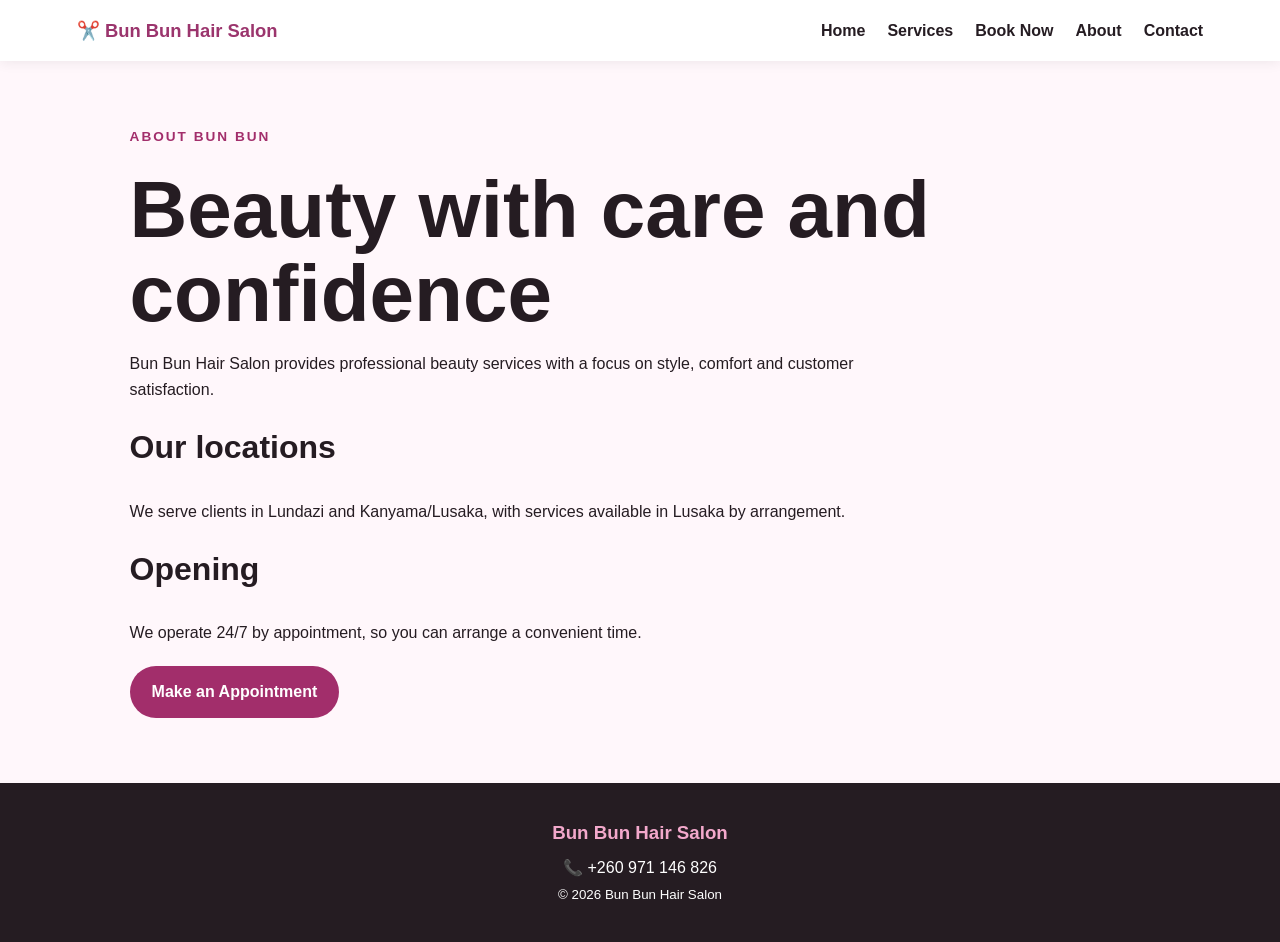
==== about.html @ 251d7f59 "Add files via upload" ====
<!DOCTYPE html>
<html lang="en">
<head>
<meta charset="UTF-8"><meta name="viewport" content="width=device-width, initial-scale=1.0">
<title>About Us | Bun Bun Hair Salon</title><link rel="stylesheet" href="styles.css">
</head>
<body>
<header><div class="logo">✂️ Bun Bun Hair Salon</div><button class="menu" onclick="toggleMenu()">☰</button><nav id="nav"><a href="index.html">Home</a><a href="services.html">Services</a><a href="booking.html">Book Now</a><a href="about.html">About</a><a href="contact.html">Contact</a></nav></header>
<main class="page">
<p class="eyebrow">ABOUT BUN BUN</p><h1>Beauty with care and confidence</h1>
<p>Bun Bun Hair Salon provides professional beauty services with a focus on style, comfort and customer satisfaction.</p>
<h2>Our locations</h2><p>We serve clients in Lundazi and Kanyama/Lusaka, with services available in Lusaka by arrangement.</p>
<h2>Opening</h2><p>We operate 24/7 by appointment, so you can arrange a convenient time.</p>
<a class="btn" href="booking.html">Make an Appointment</a>
</main>
<footer><h3>Bun Bun Hair Salon</h3><p>📞 +260 971 146 826</p><small>© 2026 Bun Bun Hair Salon</small></footer>
<script src="script.js"></script>
</body></html>
---- styles.css ----
*{box-sizing:border-box;margin:0;padding:0}body{font-family:Arial,sans-serif;background:#fff7fb;color:#251c22;line-height:1.6}header{background:#fff;padding:16px 6%;display:flex;align-items:center;justify-content:space-between;box-shadow:0 2px 12px #0001;position:sticky;top:0;z-index:10}.logo{font-weight:800;font-size:1.15rem;color:#9b356d}nav{display:flex;gap:22px}nav a{text-decoration:none;color:#251c22;font-weight:600}.menu{display:none;border:0;background:none;font-size:28px}.hero{min-height:72vh;display:flex;align-items:center;padding:60px 7%;background:linear-gradient(135deg,#f9d9ea,#fff7fb 55%,#efd5e4)}.hero-content{max-width:700px}.eyebrow{color:#a22e6b;font-weight:800;letter-spacing:2px;font-size:.85rem}h1{font-size:clamp(2.5rem,8vw,5rem);line-height:1.05;margin:15px 0}h1 span{color:#a22e6b}h2{font-size:2rem;margin:8px 0 25px}.hero p{font-size:1.1rem;max-width:650px}.buttons{display:flex;gap:12px;flex-wrap:wrap;margin-top:25px}.btn{display:inline-block;background:#a22e6b;color:white;padding:13px 22px;border-radius:30px;text-decoration:none;border:0;font-weight:700;cursor:pointer}.btn.outline{background:transparent;color:#a22e6b;border:2px solid #a22e6b}.section,.page{padding:65px 7%;max-width:1200px;margin:auto}.cards{display:grid;grid-template-columns:repeat(4,1fr);gap:20px;margin:30px 0}.cards article,.contact-box{background:white;padding:25px;border-radius:18px;box-shadow:0 8px 25px #00000010}.icon{font-size:2.5rem;margin-bottom:10px}.cta{text-align:center;padding:60px 7%;background:#f1d0e1}.cta h2{margin-bottom:5px}.cta .btn{margin-top:20px}footer{text-align:center;padding:35px 7%;background:#251c22;color:white}footer h3{color:#f2a8cb;margin-bottom:8px}form{max-width:650px;background:white;padding:25px;border-radius:18px;box-shadow:0 8px 25px #00000010}label{display:block;font-weight:700;margin:15px 0}input,select,textarea{width:100%;padding:13px;margin-top:6px;border:1px solid #ddd;border-radius:10px;font:inherit}.contact-box{margin:18px 0}.page>p{max-width:800px;margin-bottom:20px}@media(max-width:750px){nav{display:none;position:absolute;top:70px;left:0;right:0;background:white;padding:20px;flex-direction:column;box-shadow:0 8px 15px #0001}.menu{display:block}.cards{grid-template-columns:1fr 1fr}.hero{min-height:65vh;padding:50px 7%}}@media(max-width:480px){.cards{grid-template-columns:1fr}.hero h1{font-size:3rem}}
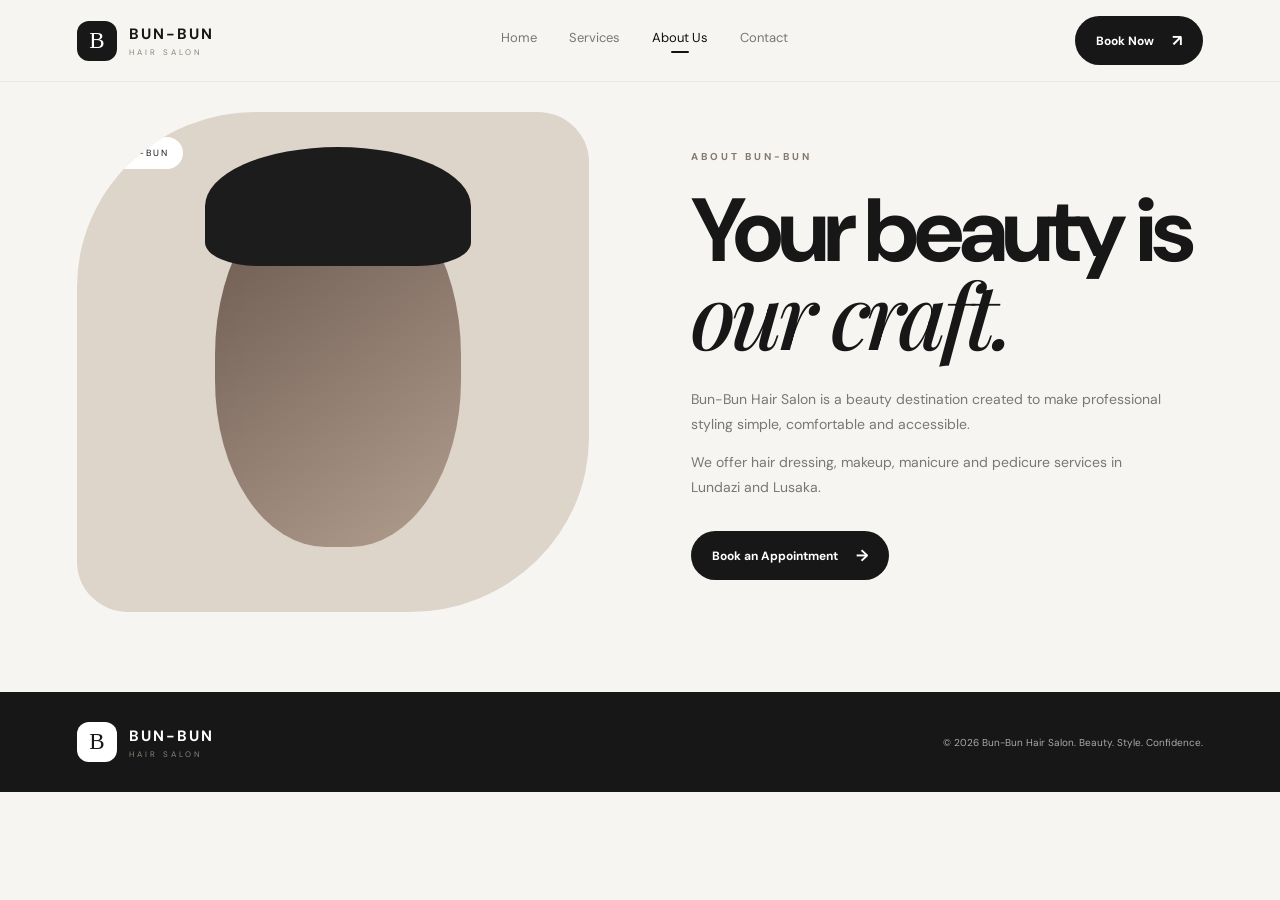
==== commit 80e9a065: "Add files via upload" ====
--- a/about.html
+++ b/about.html
@@ -1,18 +1,38 @@
 <!DOCTYPE html>
 <html lang="en">
 <head>
-<meta charset="UTF-8"><meta name="viewport" content="width=device-width, initial-scale=1.0">
-<title>About Us | Bun Bun Hair Salon</title><link rel="stylesheet" href="styles.css">
+<meta charset="UTF-8">
+<meta name="viewport" content="width=device-width, initial-scale=1.0">
+<meta name="description" content="About Bun-Bun Hair Salon — beauty services in Lundazi and Lusaka.">
+<title>About Us | Bun-Bun Hair Salon</title>
+<link rel="stylesheet" href="styles.css">
 </head>
 <body>
-<header><div class="logo">✂️ Bun Bun Hair Salon</div><button class="menu" onclick="toggleMenu()">☰</button><nav id="nav"><a href="index.html">Home</a><a href="services.html">Services</a><a href="booking.html">Book Now</a><a href="about.html">About</a><a href="contact.html">Contact</a></nav></header>
-<main class="page">
-<p class="eyebrow">ABOUT BUN BUN</p><h1>Beauty with care and confidence</h1>
-<p>Bun Bun Hair Salon provides professional beauty services with a focus on style, comfort and customer satisfaction.</p>
-<h2>Our locations</h2><p>We serve clients in Lundazi and Kanyama/Lusaka, with services available in Lusaka by arrangement.</p>
-<h2>Opening</h2><p>We operate 24/7 by appointment, so you can arrange a convenient time.</p>
-<a class="btn" href="booking.html">Make an Appointment</a>
+<header class="site-header">
+  <a class="brand" href="index.html"><span class="brand-mark">B</span><span><strong>BUN-BUN</strong><small>HAIR SALON</small></span></a>
+  <nav class="nav" id="nav">
+    <a href="index.html">Home</a><a href="services.html">Services</a>
+    <a class="active" href="about.html">About Us</a><a href="contact.html">Contact</a>
+  </nav>
+  <a class="nav-cta" href="booking.html">Book Now <span>↗</span></a>
+  <button class="menu-btn" id="menuBtn" aria-label="Open menu">☰</button>
+</header>
+<main>
+<section class="about" style="margin-top:30px">
+  <div class="about-image"><div class="mini-label">BUN-BUN</div><div class="abstract-face"></div></div>
+  <div class="about-copy">
+    <span class="section-label">ABOUT BUN-BUN</span>
+    <h1>Your beauty is<br><em>our craft.</em></h1>
+    <p>Bun-Bun Hair Salon is a beauty destination created to make professional styling simple, comfortable and accessible.</p>
+    <p>We offer hair dressing, makeup, manicure and pedicure services in Lundazi and Lusaka.</p>
+    <a class="primary-btn dark" href="booking.html">Book an Appointment <span>→</span></a>
+  </div>
+</section>
 </main>
-<footer><h3>Bun Bun Hair Salon</h3><p>📞 +260 971 146 826</p><small>© 2026 Bun Bun Hair Salon</small></footer>
+<footer>
+  <div class="brand footer-brand"><span class="brand-mark">B</span><span><strong>BUN-BUN</strong><small>HAIR SALON</small></span></div>
+  <p>© 2026 Bun-Bun Hair Salon. Beauty. Style. Confidence.</p>
+</footer>
 <script src="script.js"></script>
-</body></html>+</body>
+</html>
--- a/styles.css
+++ b/styles.css
@@ -1 +1,83 @@
-*{box-sizing:border-box;margin:0;padding:0}body{font-family:Arial,sans-serif;background:#fff7fb;color:#251c22;line-height:1.6}header{background:#fff;padding:16px 6%;display:flex;align-items:center;justify-content:space-between;box-shadow:0 2px 12px #0001;position:sticky;top:0;z-index:10}.logo{font-weight:800;font-size:1.15rem;color:#9b356d}nav{display:flex;gap:22px}nav a{text-decoration:none;color:#251c22;font-weight:600}.menu{display:none;border:0;background:none;font-size:28px}.hero{min-height:72vh;display:flex;align-items:center;padding:60px 7%;background:linear-gradient(135deg,#f9d9ea,#fff7fb 55%,#efd5e4)}.hero-content{max-width:700px}.eyebrow{color:#a22e6b;font-weight:800;letter-spacing:2px;font-size:.85rem}h1{font-size:clamp(2.5rem,8vw,5rem);line-height:1.05;margin:15px 0}h1 span{color:#a22e6b}h2{font-size:2rem;margin:8px 0 25px}.hero p{font-size:1.1rem;max-width:650px}.buttons{display:flex;gap:12px;flex-wrap:wrap;margin-top:25px}.btn{display:inline-block;background:#a22e6b;color:white;padding:13px 22px;border-radius:30px;text-decoration:none;border:0;font-weight:700;cursor:pointer}.btn.outline{background:transparent;color:#a22e6b;border:2px solid #a22e6b}.section,.page{padding:65px 7%;max-width:1200px;margin:auto}.cards{display:grid;grid-template-columns:repeat(4,1fr);gap:20px;margin:30px 0}.cards article,.contact-box{background:white;padding:25px;border-radius:18px;box-shadow:0 8px 25px #00000010}.icon{font-size:2.5rem;margin-bottom:10px}.cta{text-align:center;padding:60px 7%;background:#f1d0e1}.cta h2{margin-bottom:5px}.cta .btn{margin-top:20px}footer{text-align:center;padding:35px 7%;background:#251c22;color:white}footer h3{color:#f2a8cb;margin-bottom:8px}form{max-width:650px;background:white;padding:25px;border-radius:18px;box-shadow:0 8px 25px #00000010}label{display:block;font-weight:700;margin:15px 0}input,select,textarea{width:100%;padding:13px;margin-top:6px;border:1px solid #ddd;border-radius:10px;font:inherit}.contact-box{margin:18px 0}.page>p{max-width:800px;margin-bottom:20px}@media(max-width:750px){nav{display:none;position:absolute;top:70px;left:0;right:0;background:white;padding:20px;flex-direction:column;box-shadow:0 8px 15px #0001}.menu{display:block}.cards{grid-template-columns:1fr 1fr}.hero{min-height:65vh;padding:50px 7%}}@media(max-width:480px){.cards{grid-template-columns:1fr}.hero h1{font-size:3rem}}
+@import url('https://fonts.googleapis.com/css2?family=DM+Sans:wght@400;500;600;700&family=Playfair+Display:ital,wght@0,500;0,600;1,500;1,600&display=swap');
+
+:root{
+  --ink:#171717; --muted:#777; --paper:#f7f5f1; --white:#fff;
+  --accent:#c9a77d; --soft:#e9dfd2; --line:#ddd8d0;
+}
+*{box-sizing:border-box;margin:0;padding:0}
+html{scroll-behavior:smooth}
+body{font-family:'DM Sans',sans-serif;background:var(--paper);color:var(--ink);overflow-x:hidden}
+a{text-decoration:none;color:inherit}
+.site-header{height:82px;background:rgba(247,245,241,.92);backdrop-filter:blur(12px);display:flex;align-items:center;justify-content:space-between;padding:0 6vw;position:sticky;top:0;z-index:20;border-bottom:1px solid rgba(0,0,0,.05)}
+.brand{display:flex;align-items:center;gap:12px}
+.brand-mark{width:40px;height:40px;border-radius:12px;background:#181818;color:#fff;display:grid;place-items:center;font-family:Georgia,serif;font-size:23px}
+.brand strong{display:block;font-size:15px;letter-spacing:2px}
+.brand small{display:block;color:#8b837a;font-size:8px;letter-spacing:3px;margin-top:3px}
+.nav{display:flex;gap:32px;color:#777;font-size:13px}
+.nav a{transition:.25s}
+.nav a:hover,.nav a.active{color:#111}
+.nav a.active:after{content:'';display:block;width:18px;height:2px;background:#111;margin:5px auto 0;border-radius:2px}
+.nav-cta,.primary-btn{background:#171717;color:#fff;border-radius:30px;padding:14px 21px;font-size:12px;font-weight:700;display:inline-flex;align-items:center;gap:18px;transition:.25s}
+.nav-cta:hover,.primary-btn:hover{transform:translateY(-2px);box-shadow:0 10px 25px #0001}
+.nav-cta span,.primary-btn span{font-size:16px}
+.menu-btn{display:none;border:0;background:none;font-size:24px}
+
+.hero{min-height:calc(100vh - 82px);display:grid;grid-template-columns:1fr 1fr;align-items:center;gap:4vw;padding:6vw;position:relative;max-width:1500px;margin:auto}
+.hero-copy{position:relative;z-index:3;padding-bottom:20px}
+.eyebrow,.section-label{font-size:10px;letter-spacing:3px;font-weight:700;color:#82796f}
+.eyebrow span{display:inline-block;width:25px;height:1px;background:#82796f;vertical-align:middle;margin-right:9px}
+h1{font-size:clamp(55px,7vw,105px);line-height:.92;letter-spacing:-5px;margin:25px 0}
+h1 em,h2 em{font-family:'Playfair Display',serif;font-weight:500}
+.hero-copy>p{max-width:500px;color:#6f6b66;font-size:15px;line-height:1.8}
+.hero-actions{display:flex;align-items:center;gap:28px;margin-top:34px}
+.text-btn{font-size:12px;font-weight:700}.text-btn span{margin-left:10px}
+.stats{display:flex;gap:45px;margin-top:65px;border-top:1px solid var(--line);padding-top:22px}
+.stats strong{display:block;font-size:22px}.stats small{display:block;color:#8a857e;font-size:10px;margin-top:4px}
+
+.hero-visual{height:620px;position:relative;max-width:580px;margin:auto;width:100%}
+.shape{position:absolute;border-radius:48% 52% 45% 55%;filter:blur(.2px)}
+.shape-one{width:78%;height:88%;right:5%;top:3%;background:#ddd0c0;transform:rotate(9deg)}
+.shape-two{width:70%;height:72%;right:15%;bottom:5%;background:#bfa27f;opacity:.32;transform:rotate(-8deg)}
+.portrait{position:absolute;inset:5% 10% 4% 15%;overflow:hidden;border-radius:48% 48% 28% 28%;background:linear-gradient(145deg,#f1e9df,#d6c2aa);filter:grayscale(100%);box-shadow:0 30px 60px #0002}
+.portrait-head{position:absolute;width:39%;height:38%;background:#9c7a63;border-radius:48% 48% 45% 45%;top:18%;left:31%;z-index:3}
+.portrait-hair{position:absolute;width:48%;height:45%;background:#222;border-radius:48% 52% 25% 30%;top:11%;left:25%;z-index:4}
+.portrait-body{position:absolute;width:80%;height:62%;background:#b7a18d;border-radius:50% 50% 0 0;bottom:-13%;left:10%}
+.portrait-shirt{position:absolute;width:58%;height:48%;background:#f5f1ec;bottom:-5%;left:22%;border-radius:45% 45% 0 0;z-index:5}
+.floating-card{position:absolute;background:#fff;padding:16px 18px;border-radius:15px;box-shadow:0 18px 40px #0001;z-index:8}
+.services-card{left:0;top:22%;display:flex;gap:12px;align-items:center}
+.card-icon{width:35px;height:35px;border-radius:50%;background:#171717;color:#fff;display:grid;place-items:center}
+.floating-card strong{display:block;font-size:11px}.floating-card small{display:block;color:#888;font-size:9px;margin-top:4px}
+.review-card{right:0;bottom:12%;max-width:190px}.stars{font-size:9px;letter-spacing:2px;margin-bottom:8px}
+.vertical-note{position:absolute;right:-24px;top:43%;writing-mode:vertical-rl;letter-spacing:4px;font-size:9px;color:#8b837a}
+
+.service-strip{padding:80px 6vw;display:grid;grid-template-columns:1.2fr repeat(4,1fr);gap:14px;border-top:1px solid var(--line);max-width:1500px;margin:auto}
+.section-intro span{font-size:9px;letter-spacing:3px;color:#888}.section-intro h2{font-size:28px;line-height:1.05;margin-top:10px}
+.service-card{background:#fff;border:1px solid #ebe7e1;border-radius:18px;padding:24px;min-height:190px;display:flex;flex-direction:column;justify-content:space-between;transition:.25s}
+.service-card:hover{transform:translateY(-5px);box-shadow:0 20px 40px #0000000d}.service-card>span{font-size:10px;color:#a79e94}.service-card h3{font-size:16px;margin-bottom:6px}.service-card p{font-size:10px;color:#8b857e;line-height:1.5}.service-card b{font-size:20px;align-self:flex-end}
+
+.about{max-width:1280px;margin:80px auto;padding:0 6vw;display:grid;grid-template-columns:1fr 1fr;gap:8vw;align-items:center}
+.about-image{height:500px;background:#ded5ca;border-radius:35% 10% 35% 10%;position:relative;overflow:hidden}
+.mini-label{position:absolute;top:25px;left:25px;background:#fff;padding:10px 14px;border-radius:20px;font-size:9px;letter-spacing:2px;z-index:3}
+.abstract-face{position:absolute;width:48%;height:74%;left:27%;top:13%;background:linear-gradient(145deg,#6f5547,#b99d86);border-radius:48% 48% 45% 45%;filter:grayscale(30%)}
+.abstract-face:before{content:'';position:absolute;width:108%;height:32%;left:-4%;top:-8%;background:#1c1c1c;border-radius:50% 50% 20% 20%}
+.about-copy h2,.contact h2{font-size:clamp(40px,5vw,68px);line-height:.98;letter-spacing:-2px;margin:18px 0 24px}
+.about-copy p{color:#777;line-height:1.8;font-size:14px;margin-bottom:13px;max-width:480px}
+.primary-btn.dark{margin-top:18px}
+
+.contact{background:#e6ddd2;padding:90px 8vw;display:grid;grid-template-columns:1fr 1fr;align-items:center;gap:8vw}
+.contact-panel{background:#fff;padding:35px;border-radius:25px;box-shadow:0 20px 50px #0000000d}
+.contact-panel p{font-size:13px;line-height:1.7;margin-bottom:22px}.contact-panel strong{font-size:10px;letter-spacing:2px;text-transform:uppercase;color:#8a8177}
+footer{padding:30px 6vw;display:flex;justify-content:space-between;align-items:center;font-size:10px;color:#888;background:#171717}
+.footer-brand{color:#fff}.footer-brand .brand-mark{background:#fff;color:#171717}footer p{color:#aaa}
+
+@media(max-width:1000px){
+ .nav{gap:18px}.hero{grid-template-columns:1fr;padding-top:45px}.hero-visual{height:520px;order:-1;max-width:540px}
+ .hero-copy{text-align:center}.hero-copy>p{margin:auto}.hero-actions,.stats{justify-content:center}.service-strip{grid-template-columns:1fr 1fr}.section-intro{grid-column:1/-1}
+}
+@media(max-width:700px){
+ .site-header{padding:0 20px;height:70px}.nav,.nav-cta{display:none}.menu-btn{display:block}
+ .nav.open{display:flex;position:absolute;top:70px;left:0;right:0;background:#f7f5f1;padding:20px;flex-direction:column;gap:18px;border-bottom:1px solid #ddd;z-index:30}
+ .hero{min-height:auto;padding:45px 20px 70px}.hero-visual{height:420px}.portrait{inset:4% 9% 2% 13%}.floating-card{padding:12px}.review-card{right:-4px}.services-card{left:-4px}
+ h1{font-size:55px;letter-spacing:-3px}.hero-actions{flex-direction:column;gap:18px}.stats{gap:20px;flex-wrap:wrap;margin-top:45px}
+ .service-strip{padding:55px 20px;grid-template-columns:1fr}.about{grid-template-columns:1fr;padding:0 20px;margin:60px auto}.about-image{height:390px}.contact{grid-template-columns:1fr;padding:65px 20px}footer{padding:25px 20px;flex-direction:column;gap:15px;text-align:center}
+}
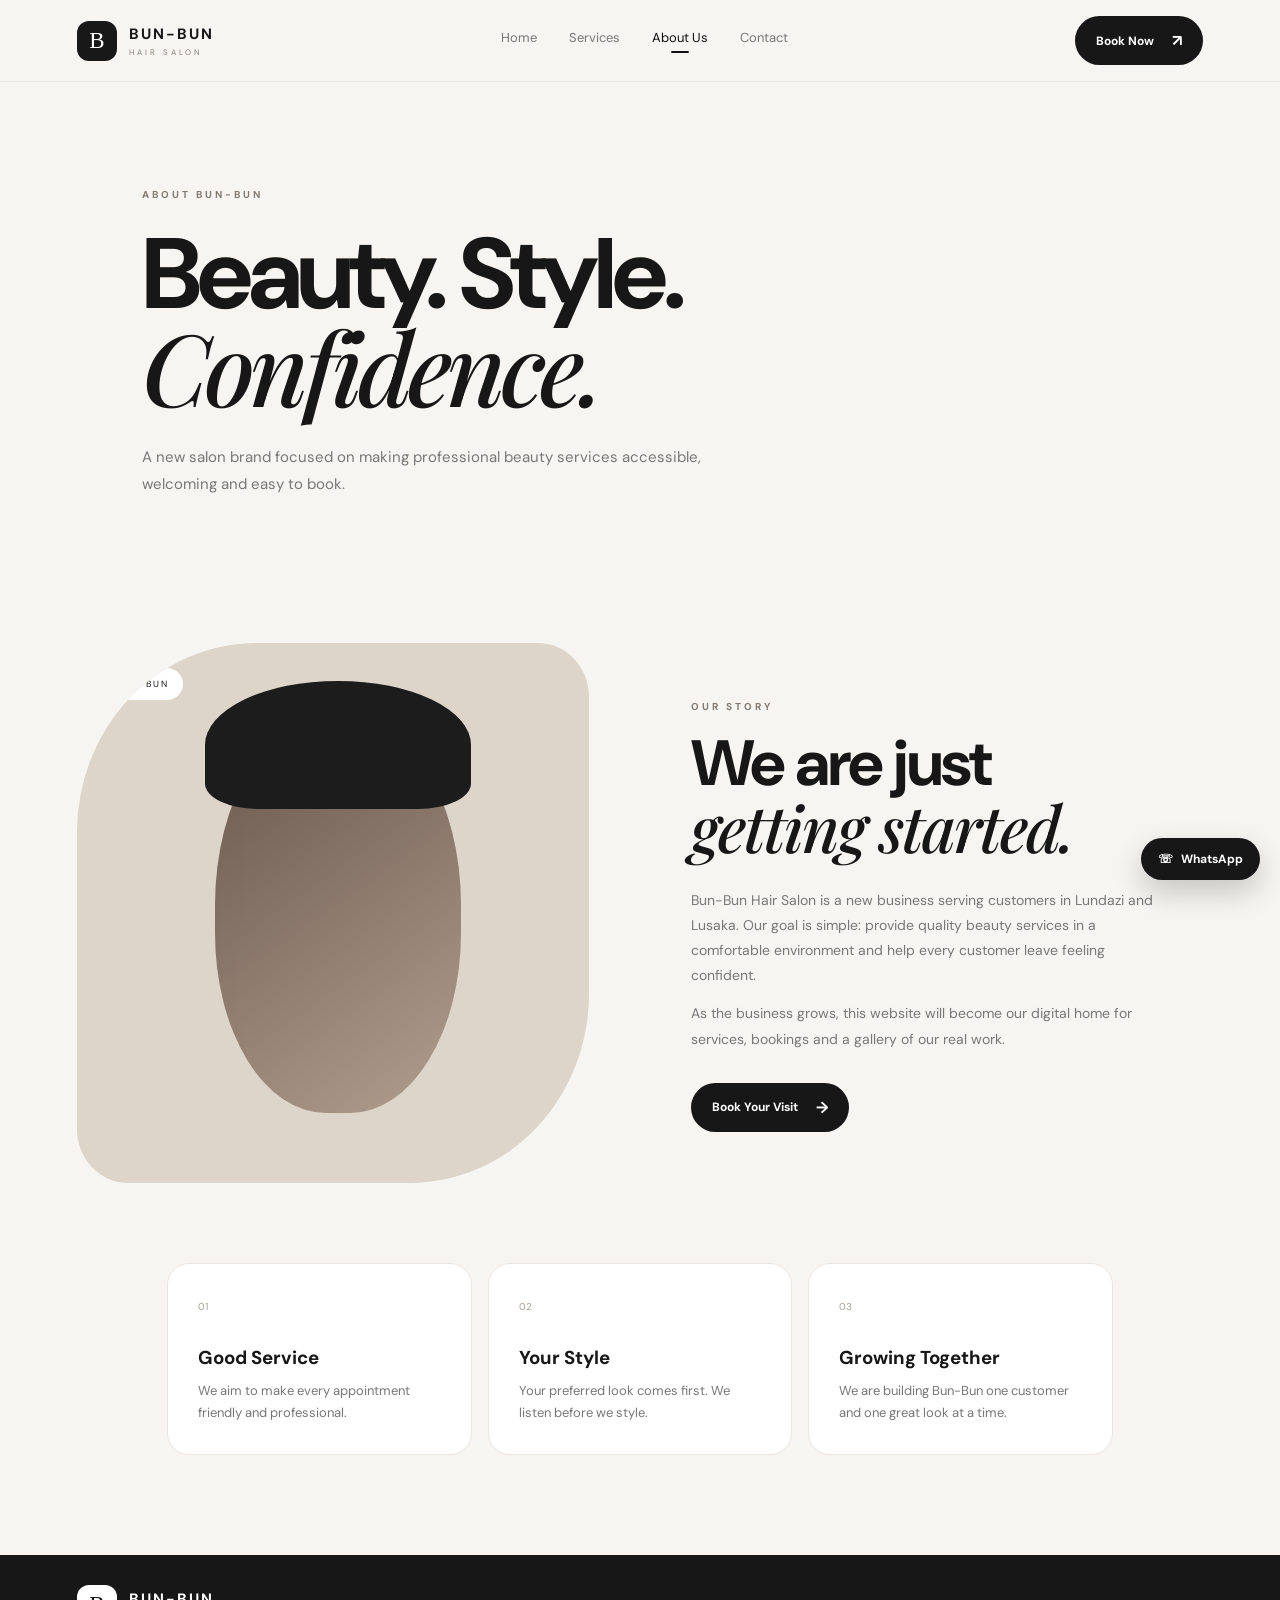
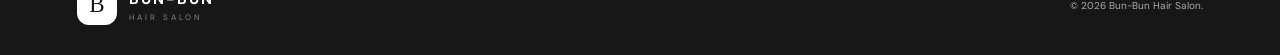
==== commit cda1cba5: "Add files via upload" ====
--- a/about.html
+++ b/about.html
@@ -1,38 +1,3 @@
-<!DOCTYPE html>
-<html lang="en">
-<head>
-<meta charset="UTF-8">
-<meta name="viewport" content="width=device-width, initial-scale=1.0">
-<meta name="description" content="About Bun-Bun Hair Salon — beauty services in Lundazi and Lusaka.">
-<title>About Us | Bun-Bun Hair Salon</title>
-<link rel="stylesheet" href="styles.css">
-</head>
-<body>
-<header class="site-header">
-  <a class="brand" href="index.html"><span class="brand-mark">B</span><span><strong>BUN-BUN</strong><small>HAIR SALON</small></span></a>
-  <nav class="nav" id="nav">
-    <a href="index.html">Home</a><a href="services.html">Services</a>
-    <a class="active" href="about.html">About Us</a><a href="contact.html">Contact</a>
-  </nav>
-  <a class="nav-cta" href="booking.html">Book Now <span>↗</span></a>
-  <button class="menu-btn" id="menuBtn" aria-label="Open menu">☰</button>
-</header>
-<main>
-<section class="about" style="margin-top:30px">
-  <div class="about-image"><div class="mini-label">BUN-BUN</div><div class="abstract-face"></div></div>
-  <div class="about-copy">
-    <span class="section-label">ABOUT BUN-BUN</span>
-    <h1>Your beauty is<br><em>our craft.</em></h1>
-    <p>Bun-Bun Hair Salon is a beauty destination created to make professional styling simple, comfortable and accessible.</p>
-    <p>We offer hair dressing, makeup, manicure and pedicure services in Lundazi and Lusaka.</p>
-    <a class="primary-btn dark" href="booking.html">Book an Appointment <span>→</span></a>
-  </div>
-</section>
-</main>
-<footer>
-  <div class="brand footer-brand"><span class="brand-mark">B</span><span><strong>BUN-BUN</strong><small>HAIR SALON</small></span></div>
-  <p>© 2026 Bun-Bun Hair Salon. Beauty. Style. Confidence.</p>
-</footer>
-<script src="script.js"></script>
-</body>
-</html>
+<!DOCTYPE html><html lang="en"><head><meta charset="UTF-8"><meta name="viewport" content="width=device-width, initial-scale=1.0"><title>About Us | Bun-Bun Hair Salon</title><link rel="stylesheet" href="styles.css"></head><body>
+<header class="site-header"><a class="brand" href="index.html"><span class="brand-mark">B</span><span><strong>BUN-BUN</strong><small>HAIR SALON</small></span></a><nav class="nav" id="nav"><a href="index.html">Home</a><a href="services.html">Services</a><a class="active" href="about.html">About Us</a><a href="contact.html">Contact</a></nav><a class="nav-cta" href="booking.html">Book Now <span>↗</span></a><button class="menu-btn" id="menuBtn">☰</button></header>
+<main><section class="page-hero compact"><span class="section-label">ABOUT BUN-BUN</span><h1>Beauty. Style.<br><em>Confidence.</em></h1><p>A new salon brand focused on making professional beauty services accessible, welcoming and easy to book.</p></section><section class="about-story"><div class="about-image large"><div class="mini-label">BUN-BUN</div><div class="abstract-face"></div></div><div><span class="section-label">OUR STORY</span><h2>We are just<br><em>getting started.</em></h2><p>Bun-Bun Hair Salon is a new business serving customers in Lundazi and Lusaka. Our goal is simple: provide quality beauty services in a comfortable environment and help every customer leave feeling confident.</p><p>As the business grows, this website will become our digital home for services, bookings and a gallery of our real work.</p><a class="primary-btn dark" href="booking.html">Book Your Visit <span>→</span></a></div></section><section class="values"><div><span>01</span><h3>Good Service</h3><p>We aim to make every appointment friendly and professional.</p></div><div><span>02</span><h3>Your Style</h3><p>Your preferred look comes first. We listen before we style.</p></div><div><span>03</span><h3>Growing Together</h3><p>We are building Bun-Bun one customer and one great look at a time.</p></div></section></main><a class="floating-whatsapp" href="https://wa.me/260971146826?text=Hello%20Bun-Bun%20Hair%20Salon%2C%20I%20would%20like%20to%20make%20an%20appointment." aria-label="Chat with Bun-Bun on WhatsApp">☏ <span>WhatsApp</span></a><footer><div class="brand footer-brand"><span class="brand-mark">B</span><span><strong>BUN-BUN</strong><small>HAIR SALON</small></span></div><p>© 2026 Bun-Bun Hair Salon.</p></footer><script src="script.js"></script></body></html>
--- a/styles.css
+++ b/styles.css
@@ -1,83 +1,7 @@
 @import url('https://fonts.googleapis.com/css2?family=DM+Sans:wght@400;500;600;700&family=Playfair+Display:ital,wght@0,500;0,600;1,500;1,600&display=swap');
-
-:root{
-  --ink:#171717; --muted:#777; --paper:#f7f5f1; --white:#fff;
-  --accent:#c9a77d; --soft:#e9dfd2; --line:#ddd8d0;
-}
-*{box-sizing:border-box;margin:0;padding:0}
-html{scroll-behavior:smooth}
-body{font-family:'DM Sans',sans-serif;background:var(--paper);color:var(--ink);overflow-x:hidden}
-a{text-decoration:none;color:inherit}
-.site-header{height:82px;background:rgba(247,245,241,.92);backdrop-filter:blur(12px);display:flex;align-items:center;justify-content:space-between;padding:0 6vw;position:sticky;top:0;z-index:20;border-bottom:1px solid rgba(0,0,0,.05)}
-.brand{display:flex;align-items:center;gap:12px}
-.brand-mark{width:40px;height:40px;border-radius:12px;background:#181818;color:#fff;display:grid;place-items:center;font-family:Georgia,serif;font-size:23px}
-.brand strong{display:block;font-size:15px;letter-spacing:2px}
-.brand small{display:block;color:#8b837a;font-size:8px;letter-spacing:3px;margin-top:3px}
-.nav{display:flex;gap:32px;color:#777;font-size:13px}
-.nav a{transition:.25s}
-.nav a:hover,.nav a.active{color:#111}
-.nav a.active:after{content:'';display:block;width:18px;height:2px;background:#111;margin:5px auto 0;border-radius:2px}
-.nav-cta,.primary-btn{background:#171717;color:#fff;border-radius:30px;padding:14px 21px;font-size:12px;font-weight:700;display:inline-flex;align-items:center;gap:18px;transition:.25s}
-.nav-cta:hover,.primary-btn:hover{transform:translateY(-2px);box-shadow:0 10px 25px #0001}
-.nav-cta span,.primary-btn span{font-size:16px}
-.menu-btn{display:none;border:0;background:none;font-size:24px}
-
-.hero{min-height:calc(100vh - 82px);display:grid;grid-template-columns:1fr 1fr;align-items:center;gap:4vw;padding:6vw;position:relative;max-width:1500px;margin:auto}
-.hero-copy{position:relative;z-index:3;padding-bottom:20px}
-.eyebrow,.section-label{font-size:10px;letter-spacing:3px;font-weight:700;color:#82796f}
-.eyebrow span{display:inline-block;width:25px;height:1px;background:#82796f;vertical-align:middle;margin-right:9px}
-h1{font-size:clamp(55px,7vw,105px);line-height:.92;letter-spacing:-5px;margin:25px 0}
-h1 em,h2 em{font-family:'Playfair Display',serif;font-weight:500}
-.hero-copy>p{max-width:500px;color:#6f6b66;font-size:15px;line-height:1.8}
-.hero-actions{display:flex;align-items:center;gap:28px;margin-top:34px}
-.text-btn{font-size:12px;font-weight:700}.text-btn span{margin-left:10px}
-.stats{display:flex;gap:45px;margin-top:65px;border-top:1px solid var(--line);padding-top:22px}
-.stats strong{display:block;font-size:22px}.stats small{display:block;color:#8a857e;font-size:10px;margin-top:4px}
-
-.hero-visual{height:620px;position:relative;max-width:580px;margin:auto;width:100%}
-.shape{position:absolute;border-radius:48% 52% 45% 55%;filter:blur(.2px)}
-.shape-one{width:78%;height:88%;right:5%;top:3%;background:#ddd0c0;transform:rotate(9deg)}
-.shape-two{width:70%;height:72%;right:15%;bottom:5%;background:#bfa27f;opacity:.32;transform:rotate(-8deg)}
-.portrait{position:absolute;inset:5% 10% 4% 15%;overflow:hidden;border-radius:48% 48% 28% 28%;background:linear-gradient(145deg,#f1e9df,#d6c2aa);filter:grayscale(100%);box-shadow:0 30px 60px #0002}
-.portrait-head{position:absolute;width:39%;height:38%;background:#9c7a63;border-radius:48% 48% 45% 45%;top:18%;left:31%;z-index:3}
-.portrait-hair{position:absolute;width:48%;height:45%;background:#222;border-radius:48% 52% 25% 30%;top:11%;left:25%;z-index:4}
-.portrait-body{position:absolute;width:80%;height:62%;background:#b7a18d;border-radius:50% 50% 0 0;bottom:-13%;left:10%}
-.portrait-shirt{position:absolute;width:58%;height:48%;background:#f5f1ec;bottom:-5%;left:22%;border-radius:45% 45% 0 0;z-index:5}
-.floating-card{position:absolute;background:#fff;padding:16px 18px;border-radius:15px;box-shadow:0 18px 40px #0001;z-index:8}
-.services-card{left:0;top:22%;display:flex;gap:12px;align-items:center}
-.card-icon{width:35px;height:35px;border-radius:50%;background:#171717;color:#fff;display:grid;place-items:center}
-.floating-card strong{display:block;font-size:11px}.floating-card small{display:block;color:#888;font-size:9px;margin-top:4px}
-.review-card{right:0;bottom:12%;max-width:190px}.stars{font-size:9px;letter-spacing:2px;margin-bottom:8px}
-.vertical-note{position:absolute;right:-24px;top:43%;writing-mode:vertical-rl;letter-spacing:4px;font-size:9px;color:#8b837a}
-
-.service-strip{padding:80px 6vw;display:grid;grid-template-columns:1.2fr repeat(4,1fr);gap:14px;border-top:1px solid var(--line);max-width:1500px;margin:auto}
-.section-intro span{font-size:9px;letter-spacing:3px;color:#888}.section-intro h2{font-size:28px;line-height:1.05;margin-top:10px}
-.service-card{background:#fff;border:1px solid #ebe7e1;border-radius:18px;padding:24px;min-height:190px;display:flex;flex-direction:column;justify-content:space-between;transition:.25s}
-.service-card:hover{transform:translateY(-5px);box-shadow:0 20px 40px #0000000d}.service-card>span{font-size:10px;color:#a79e94}.service-card h3{font-size:16px;margin-bottom:6px}.service-card p{font-size:10px;color:#8b857e;line-height:1.5}.service-card b{font-size:20px;align-self:flex-end}
-
-.about{max-width:1280px;margin:80px auto;padding:0 6vw;display:grid;grid-template-columns:1fr 1fr;gap:8vw;align-items:center}
-.about-image{height:500px;background:#ded5ca;border-radius:35% 10% 35% 10%;position:relative;overflow:hidden}
-.mini-label{position:absolute;top:25px;left:25px;background:#fff;padding:10px 14px;border-radius:20px;font-size:9px;letter-spacing:2px;z-index:3}
-.abstract-face{position:absolute;width:48%;height:74%;left:27%;top:13%;background:linear-gradient(145deg,#6f5547,#b99d86);border-radius:48% 48% 45% 45%;filter:grayscale(30%)}
-.abstract-face:before{content:'';position:absolute;width:108%;height:32%;left:-4%;top:-8%;background:#1c1c1c;border-radius:50% 50% 20% 20%}
-.about-copy h2,.contact h2{font-size:clamp(40px,5vw,68px);line-height:.98;letter-spacing:-2px;margin:18px 0 24px}
-.about-copy p{color:#777;line-height:1.8;font-size:14px;margin-bottom:13px;max-width:480px}
-.primary-btn.dark{margin-top:18px}
-
-.contact{background:#e6ddd2;padding:90px 8vw;display:grid;grid-template-columns:1fr 1fr;align-items:center;gap:8vw}
-.contact-panel{background:#fff;padding:35px;border-radius:25px;box-shadow:0 20px 50px #0000000d}
-.contact-panel p{font-size:13px;line-height:1.7;margin-bottom:22px}.contact-panel strong{font-size:10px;letter-spacing:2px;text-transform:uppercase;color:#8a8177}
-footer{padding:30px 6vw;display:flex;justify-content:space-between;align-items:center;font-size:10px;color:#888;background:#171717}
-.footer-brand{color:#fff}.footer-brand .brand-mark{background:#fff;color:#171717}footer p{color:#aaa}
-
-@media(max-width:1000px){
- .nav{gap:18px}.hero{grid-template-columns:1fr;padding-top:45px}.hero-visual{height:520px;order:-1;max-width:540px}
- .hero-copy{text-align:center}.hero-copy>p{margin:auto}.hero-actions,.stats{justify-content:center}.service-strip{grid-template-columns:1fr 1fr}.section-intro{grid-column:1/-1}
-}
-@media(max-width:700px){
- .site-header{padding:0 20px;height:70px}.nav,.nav-cta{display:none}.menu-btn{display:block}
- .nav.open{display:flex;position:absolute;top:70px;left:0;right:0;background:#f7f5f1;padding:20px;flex-direction:column;gap:18px;border-bottom:1px solid #ddd;z-index:30}
- .hero{min-height:auto;padding:45px 20px 70px}.hero-visual{height:420px}.portrait{inset:4% 9% 2% 13%}.floating-card{padding:12px}.review-card{right:-4px}.services-card{left:-4px}
- h1{font-size:55px;letter-spacing:-3px}.hero-actions{flex-direction:column;gap:18px}.stats{gap:20px;flex-wrap:wrap;margin-top:45px}
- .service-strip{padding:55px 20px;grid-template-columns:1fr}.about{grid-template-columns:1fr;padding:0 20px;margin:60px auto}.about-image{height:390px}.contact{grid-template-columns:1fr;padding:65px 20px}footer{padding:25px 20px;flex-direction:column;gap:15px;text-align:center}
-}
+:root{--ink:#171717;--muted:#777;--paper:#f7f5f1;--white:#fff;--accent:#c9a77d;--soft:#e9dfd2;--line:#ddd8d0}
+*{box-sizing:border-box;margin:0;padding:0}html{scroll-behavior:smooth}body{font-family:'DM Sans',sans-serif;background:var(--paper);color:var(--ink);overflow-x:hidden}a{text-decoration:none;color:inherit}.site-header{height:82px;background:rgba(247,245,241,.94);backdrop-filter:blur(12px);display:flex;align-items:center;justify-content:space-between;padding:0 6vw;position:sticky;top:0;z-index:20;border-bottom:1px solid #0000000d}.brand{display:flex;align-items:center;gap:12px}.brand-mark{width:40px;height:40px;border-radius:12px;background:#181818;color:#fff;display:grid;place-items:center;font-family:Georgia,serif;font-size:23px}.brand strong{display:block;font-size:15px;letter-spacing:2px}.brand small{display:block;color:#8b837a;font-size:8px;letter-spacing:3px;margin-top:3px}.nav{display:flex;gap:32px;color:#777;font-size:13px}.nav a{transition:.25s}.nav a:hover,.nav a.active{color:#111}.nav a.active:after{content:'';display:block;width:18px;height:2px;background:#111;margin:5px auto 0;border-radius:2px}.nav-cta,.primary-btn{background:#171717;color:#fff;border-radius:30px;padding:14px 21px;font-size:12px;font-weight:700;display:inline-flex;align-items:center;gap:18px;transition:.25s}.nav-cta:hover,.primary-btn:hover{transform:translateY(-2px);box-shadow:0 10px 25px #0001}.nav-cta span,.primary-btn span{font-size:16px}.menu-btn{display:none;border:0;background:none;font-size:24px}.eyebrow,.section-label{font-size:10px;letter-spacing:3px;font-weight:700;color:#82796f}.eyebrow span{display:inline-block;width:25px;height:1px;background:#82796f;vertical-align:middle;margin-right:9px}h1{font-size:clamp(55px,7vw,105px);line-height:.92;letter-spacing:-5px;margin:25px 0}h1 em,h2 em{font-family:'Playfair Display',serif;font-weight:500}.hero{min-height:calc(100vh - 82px);display:grid;grid-template-columns:1fr 1fr;align-items:center;gap:4vw;padding:6vw;position:relative;max-width:1500px;margin:auto}.hero-copy{position:relative;z-index:3;padding-bottom:20px}.hero-copy>p{max-width:500px;color:#6f6b66;font-size:15px;line-height:1.8}.hero-actions{display:flex;align-items:center;gap:28px;margin-top:34px}.text-btn{font-size:12px;font-weight:700}.text-btn span{margin-left:10px}.stats{display:flex;gap:45px;margin-top:65px;border-top:1px solid var(--line);padding-top:22px}.stats strong{display:block;font-size:22px}.stats small{display:block;color:#8a857e;font-size:10px;margin-top:4px}.hero-visual{height:620px;position:relative;max-width:580px;margin:auto;width:100%}.shape{position:absolute;border-radius:48% 52% 45% 55%}.shape-one{width:78%;height:88%;right:5%;top:3%;background:#ddd0c0;transform:rotate(9deg)}.shape-two{width:70%;height:72%;right:15%;bottom:5%;background:#bfa27f;opacity:.32;transform:rotate(-8deg)}.portrait{position:absolute;inset:5% 10% 4% 15%;overflow:hidden;border-radius:48% 48% 28% 28%;background:linear-gradient(145deg,#f1e9df,#d6c2aa);filter:grayscale(100%);box-shadow:0 30px 60px #0002}.portrait-head{position:absolute;width:39%;height:38%;background:#9c7a63;border-radius:48% 48% 45% 45%;top:18%;left:31%;z-index:3}.portrait-hair{position:absolute;width:48%;height:45%;background:#222;border-radius:48% 52% 25% 30%;top:11%;left:25%;z-index:4}.portrait-body{position:absolute;width:80%;height:62%;background:#b7a18d;border-radius:50% 50% 0 0;bottom:-13%;left:10%}.portrait-shirt{position:absolute;width:58%;height:48%;background:#f5f1ec;bottom:-5%;left:22%;border-radius:45% 45% 0 0;z-index:5}.floating-card{position:absolute;background:#fff;padding:16px 18px;border-radius:15px;box-shadow:0 18px 40px #0001;z-index:8}.services-card{left:0;top:22%;display:flex;gap:12px;align-items:center}.card-icon{width:35px;height:35px;border-radius:50%;background:#171717;color:#fff;display:grid;place-items:center}.floating-card strong{display:block;font-size:11px}.floating-card small{display:block;color:#888;font-size:9px;margin-top:4px}.booking-card{right:0;bottom:12%;max-width:190px}.vertical-note{position:absolute;right:-24px;top:43%;writing-mode:vertical-rl;letter-spacing:4px;font-size:9px;color:#8b837a}.service-strip{padding:80px 6vw;display:grid;grid-template-columns:1.2fr repeat(4,1fr);gap:14px;border-top:1px solid var(--line);max-width:1500px;margin:auto}.section-intro span{font-size:9px;letter-spacing:3px;color:#888}.section-intro h2{font-size:28px;line-height:1.05;margin-top:10px}.service-card{background:#fff;border:1px solid #ebe7e1;border-radius:18px;padding:24px;min-height:190px;display:flex;flex-direction:column;justify-content:space-between;transition:.25s}.service-card:hover{transform:translateY(-5px);box-shadow:0 20px 40px #0000000d}.service-card>span{font-size:10px;color:#a79e94}.service-card h3{font-size:16px;margin-bottom:6px}.service-card p{font-size:10px;color:#8b857e;line-height:1.5}.service-card b{font-size:20px;align-self:flex-end}.gallery{max-width:1280px;margin:80px auto;padding:0 6vw;display:grid;grid-template-columns:.8fr 1.2fr;gap:6vw;align-items:start}.section-heading h2{font-size:clamp(40px,5vw,68px);line-height:.98;letter-spacing:-2px;margin:18px 0}.section-heading p{color:#777;line-height:1.8;font-size:13px;max-width:360px}.gallery-grid{display:grid;grid-template-columns:1fr 1fr;gap:16px}.gallery-tile{background:#fff;border-radius:24px;padding:12px;border:1px solid #ebe7e1;transition:.25s}.gallery-tile:hover{transform:translateY(-5px);box-shadow:0 20px 40px #0000000d}.gallery-tile .visual-art{height:210px;border-radius:18px;position:relative;overflow:hidden;display:grid;place-items:center}.gallery-tile strong{display:block;font-size:13px;margin:14px 8px 3px}.gallery-tile small{display:block;color:#888;font-size:9px;margin:0 8px 8px}.hair .visual-art{background:linear-gradient(145deg,#e1d3c3,#a4866d)}.makeup .visual-art{background:linear-gradient(145deg,#e7c6c0,#b97b78)}.manicure .visual-art{background:linear-gradient(145deg,#e7ddd4,#c7a79a)}.pedicure .visual-art{background:linear-gradient(145deg,#d6d8d2,#9a9b8d)}.visual-art i{width:105px;height:145px;border-radius:50% 50% 45% 45%;background:#292522;display:block;box-shadow:30px 20px 0 -8px #b89b82;transform:rotate(-8deg)}.makeup .visual-art i{width:125px;height:80px;border-radius:50%;background:#7d4144;box-shadow:0 35px 0 -8px #e9d4c8}.manicure .visual-art i{width:150px;height:70px;border-radius:60% 60% 30% 30%;background:#f2e3dd;box-shadow:inset 0 -18px 0 #b87d7e}.pedicure .visual-art i{width:130px;height:75px;border-radius:55% 55% 45% 45%;background:#e6d6cb;box-shadow:0 25px 0 -8px #b48f7c}.visual-art span{position:absolute;top:18px;right:20px;color:#fff;font-size:20px;z-index:2}.about,.about-story{max-width:1280px;margin:80px auto;padding:0 6vw;display:grid;grid-template-columns:1fr 1fr;gap:8vw;align-items:center}.about-image{height:500px;background:#ded5ca;border-radius:35% 10% 35% 10%;position:relative;overflow:hidden}.about-image.large{height:540px}.mini-label{position:absolute;top:25px;left:25px;background:#fff;padding:10px 14px;border-radius:20px;font-size:9px;letter-spacing:2px;z-index:3}.abstract-face{position:absolute;width:48%;height:74%;left:27%;top:13%;background:linear-gradient(145deg,#6f5547,#b99d86);border-radius:48% 48% 45% 45%;filter:grayscale(30%)}.abstract-face:before{content:'';position:absolute;width:108%;height:32%;left:-4%;top:-8%;background:#1c1c1c;border-radius:50% 50% 20% 20%}.about-copy h2,.about-story h2,.contact h2{font-size:clamp(40px,5vw,68px);line-height:.98;letter-spacing:-2px;margin:18px 0 24px}.about-copy p,.about-story p{color:#777;line-height:1.8;font-size:14px;margin-bottom:13px;max-width:480px}.primary-btn.dark{margin-top:18px}.contact{background:#e6ddd2;padding:90px 8vw;display:grid;grid-template-columns:1fr 1fr;align-items:center;gap:8vw}.contact-panel{background:#fff;padding:35px;border-radius:25px;box-shadow:0 20px 50px #0000000d}.contact-panel p{font-size:13px;line-height:1.7;margin-bottom:22px}.contact-panel strong{font-size:10px;letter-spacing:2px;text-transform:uppercase;color:#8a8177}.page-hero{padding:100px 8vw 80px;max-width:1200px;margin:auto}.page-hero.compact{padding-bottom:65px}.page-hero h1{font-size:clamp(58px,8vw,100px);margin-bottom:25px}.page-hero p{max-width:600px;color:#777;line-height:1.8;font-size:15px}.service-list{max-width:1100px;margin:0 auto;padding:0 6vw 90px;display:grid;gap:16px}.big-service{background:#fff;border:1px solid #ebe7e1;border-radius:25px;padding:30px;display:grid;grid-template-columns:70px 80px 1fr auto;align-items:center;gap:25px;box-shadow:0 10px 30px #00000006}.service-number{font-size:11px;color:#a79e94}.service-symbol{font-size:42px;color:#b08c65}.big-service h2{font-size:25px;margin-bottom:8px}.big-service p{font-size:13px;color:#777;line-height:1.7;margin-bottom:8px;max-width:560px}.big-service strong{font-size:13px}.cta{text-align:center;padding:100px 20px;background:#e6ddd2}.cta h2{font-size:clamp(42px,5vw,68px);line-height:1;margin:18px 0 28px}.contact-grid{max-width:1100px;margin:0 auto;padding:0 6vw 100px;display:grid;grid-template-columns:repeat(3,1fr);gap:16px}.contact-box{background:#fff;border:1px solid #ebe7e1;border-radius:25px;padding:30px;min-height:280px}.contact-box>span,.values span{font-size:10px;color:#a79e94}.contact-box h2{font-size:23px;margin:35px 0 15px}.contact-box p{font-size:13px;color:#777;line-height:1.8;margin-bottom:8px}.values{max-width:1100px;margin:0 auto 100px;padding:0 6vw;display:grid;grid-template-columns:repeat(3,1fr);gap:16px}.values>div{padding:30px;background:#fff;border:1px solid #ebe7e1;border-radius:22px}.values h3{margin:30px 0 10px}.values p{font-size:13px;color:#777;line-height:1.7}.floating-whatsapp{position:fixed;right:20px;bottom:20px;background:#171717;color:#fff;border-radius:30px;padding:13px 17px;display:flex;gap:8px;align-items:center;font-size:12px;font-weight:700;box-shadow:0 12px 30px #0003;z-index:50}.floating-whatsapp:hover{transform:translateY(-2px)}footer{padding:30px 6vw;display:flex;justify-content:space-between;align-items:center;font-size:10px;color:#888;background:#171717}.footer-brand{color:#fff}.footer-brand .brand-mark{background:#fff;color:#171717}footer p{color:#aaa}
+@media(max-width:1000px){.nav{gap:18px}.hero{grid-template-columns:1fr;padding-top:45px}.hero-visual{height:520px;order:-1;max-width:540px}.hero-copy{text-align:center}.hero-copy>p{margin:auto}.hero-actions,.stats{justify-content:center}.service-strip{grid-template-columns:1fr 1fr}.section-intro{grid-column:1/-1}.gallery,.about,.about-story{grid-template-columns:1fr}.gallery-grid{max-width:700px}.big-service{grid-template-columns:50px 60px 1fr}.big-service .primary-btn{grid-column:3;justify-self:start}.contact-grid,.values{grid-template-columns:1fr 1fr}}
+@media(max-width:700px){.site-header{padding:0 20px;height:70px}.nav,.nav-cta{display:none}.menu-btn{display:block}.nav.open{display:flex;position:absolute;top:70px;left:0;right:0;background:#f7f5f1;padding:20px;flex-direction:column;gap:18px;border-bottom:1px solid #ddd;z-index:30}.hero{min-height:auto;padding:45px 20px 70px}.hero-visual{height:420px}.portrait{inset:4% 9% 2% 13%}.floating-card{padding:12px}.booking-card{right:-4px}.services-card{left:-4px}h1{font-size:55px;letter-spacing:-3px}.hero-actions{flex-direction:column;gap:18px}.stats{gap:20px;flex-wrap:wrap;margin-top:45px}.service-strip{padding:55px 20px;grid-template-columns:1fr}.gallery{padding:0 20px;margin:60px auto}.gallery-grid{grid-template-columns:1fr}.about,.about-story{padding:0 20px;margin:60px auto}.about-image,.about-image.large{height:390px}.contact{grid-template-columns:1fr;padding:65px 20px}.page-hero{padding:70px 20px 55px}.page-hero h1{font-size:55px;letter-spacing:-3px}.service-list{padding:0 20px 65px}.big-service{grid-template-columns:1fr;gap:14px;padding:25px}.big-service .primary-btn{grid-column:auto}.contact-grid,.values{grid-template-columns:1fr;padding:0 20px 70px}.values{margin-bottom:70px}.floating-whatsapp{right:14px;bottom:14px}.floating-whatsapp span{display:inline}footer{padding:25px 20px;flex-direction:column;gap:15px;text-align:center}}
+.booking-section{padding:80px 20px 100px}.booking-container{max-width:720px;margin:auto;background:#fff;border:1px solid #ebe7e1;border-radius:28px;padding:40px;box-shadow:0 20px 60px #0000000d}.booking-container h1{font-size:clamp(42px,6vw,64px);letter-spacing:-3px;margin:0 0 15px}.booking-container>p{color:#777;line-height:1.8;margin-bottom:30px}.booking-container label{display:block;font-size:11px;font-weight:700;letter-spacing:1px;margin:18px 0 7px}.booking-container input,.booking-container select,.booking-container textarea{width:100%;padding:14px 15px;border:1px solid #ddd8d0;border-radius:12px;background:#faf9f7;font:inherit;outline:none}.booking-container input:focus,.booking-container select:focus,.booking-container textarea:focus{border-color:#171717}.booking-button{width:100%;margin-top:22px;border:0;border-radius:30px;padding:15px 20px;background:#171717;color:#fff;font-weight:700;cursor:pointer}.booking-button:hover{transform:translateY(-2px)}
+@media(max-width:700px){.booking-section{padding:50px 15px 75px}.booking-container{padding:25px 20px}}
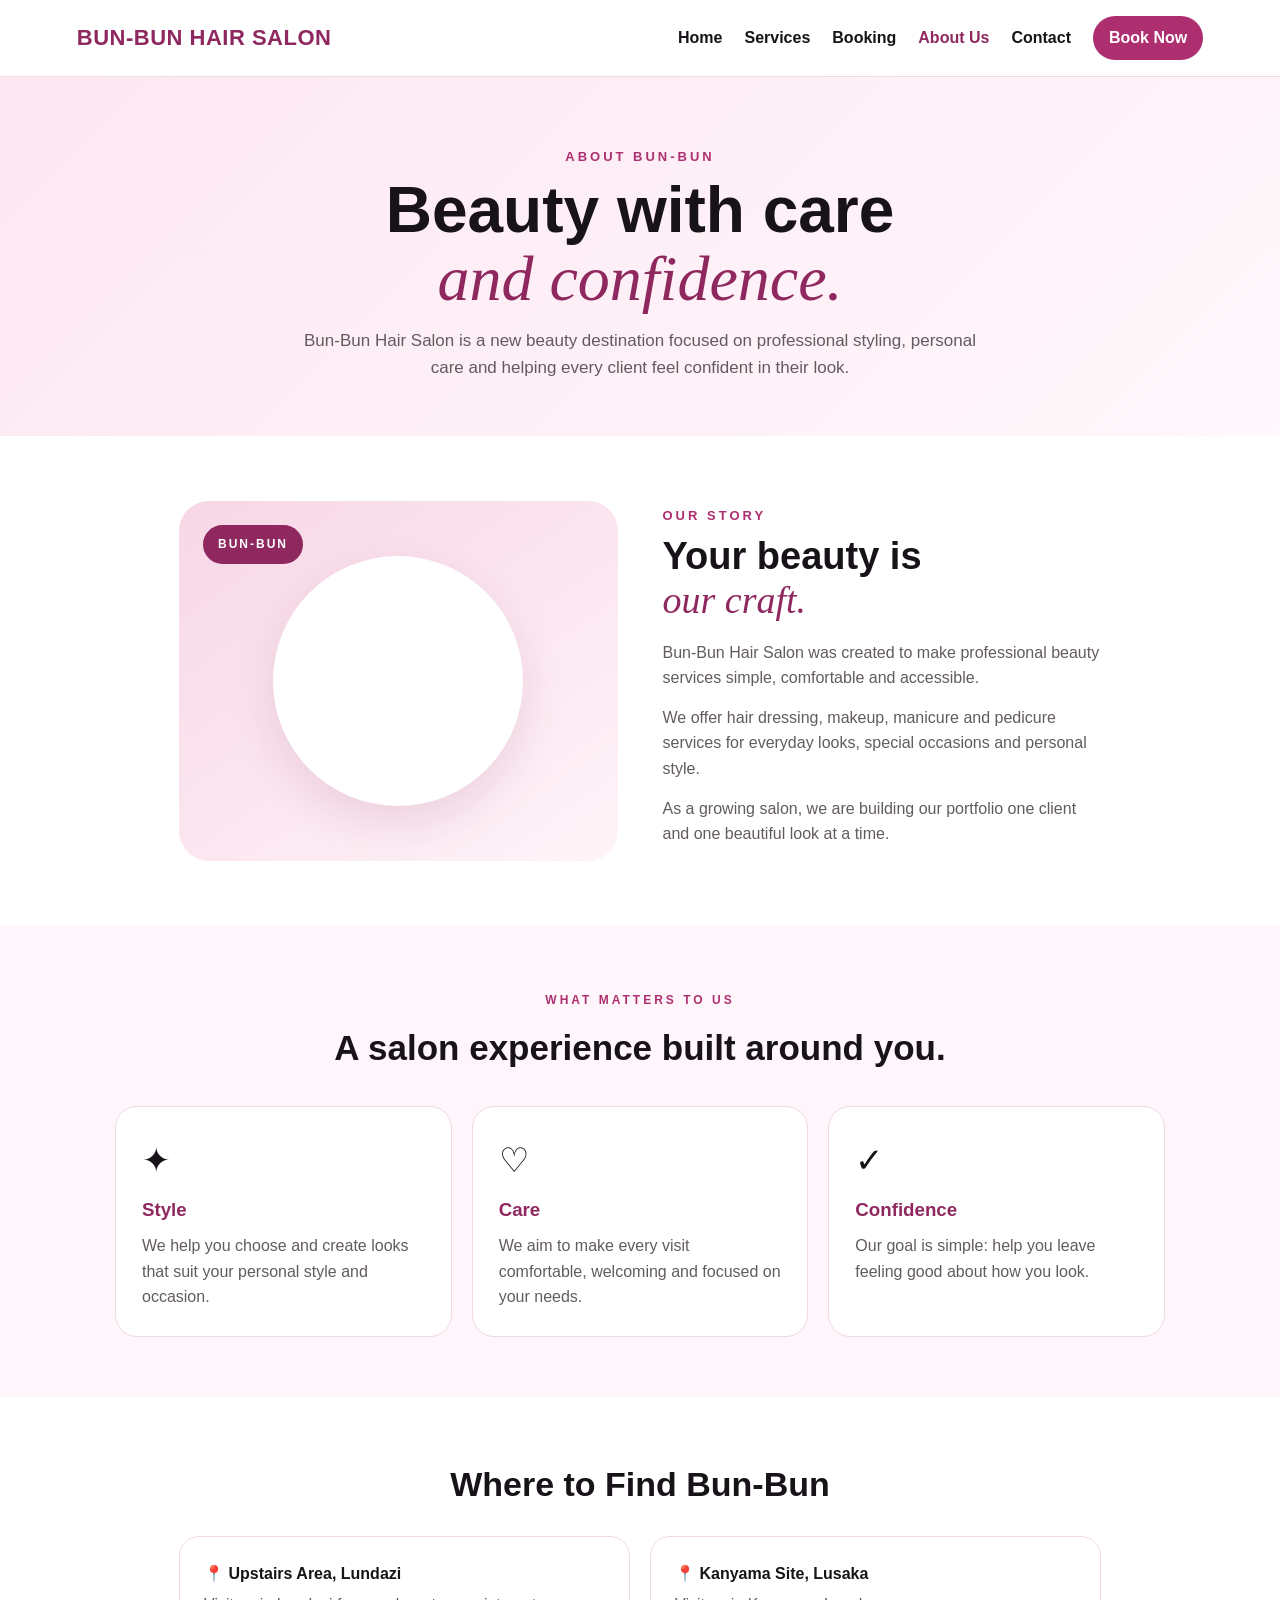
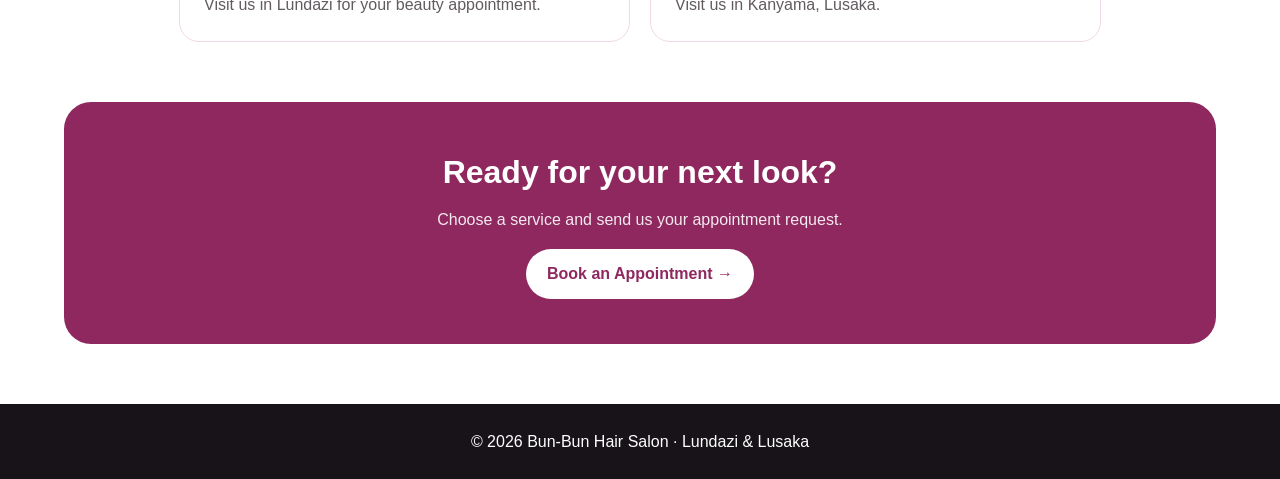
==== commit f97ee63c: "Add files via upload" ====
--- a/about.html
+++ b/about.html
@@ -1,3 +1,118 @@
-<!DOCTYPE html><html lang="en"><head><meta charset="UTF-8"><meta name="viewport" content="width=device-width, initial-scale=1.0"><title>About Us | Bun-Bun Hair Salon</title><link rel="stylesheet" href="styles.css"></head><body>
-<header class="site-header"><a class="brand" href="index.html"><span class="brand-mark">B</span><span><strong>BUN-BUN</strong><small>HAIR SALON</small></span></a><nav class="nav" id="nav"><a href="index.html">Home</a><a href="services.html">Services</a><a class="active" href="about.html">About Us</a><a href="contact.html">Contact</a></nav><a class="nav-cta" href="booking.html">Book Now <span>↗</span></a><button class="menu-btn" id="menuBtn">☰</button></header>
-<main><section class="page-hero compact"><span class="section-label">ABOUT BUN-BUN</span><h1>Beauty. Style.<br><em>Confidence.</em></h1><p>A new salon brand focused on making professional beauty services accessible, welcoming and easy to book.</p></section><section class="about-story"><div class="about-image large"><div class="mini-label">BUN-BUN</div><div class="abstract-face"></div></div><div><span class="section-label">OUR STORY</span><h2>We are just<br><em>getting started.</em></h2><p>Bun-Bun Hair Salon is a new business serving customers in Lundazi and Lusaka. Our goal is simple: provide quality beauty services in a comfortable environment and help every customer leave feeling confident.</p><p>As the business grows, this website will become our digital home for services, bookings and a gallery of our real work.</p><a class="primary-btn dark" href="booking.html">Book Your Visit <span>→</span></a></div></section><section class="values"><div><span>01</span><h3>Good Service</h3><p>We aim to make every appointment friendly and professional.</p></div><div><span>02</span><h3>Your Style</h3><p>Your preferred look comes first. We listen before we style.</p></div><div><span>03</span><h3>Growing Together</h3><p>We are building Bun-Bun one customer and one great look at a time.</p></div></section></main><a class="floating-whatsapp" href="https://wa.me/260971146826?text=Hello%20Bun-Bun%20Hair%20Salon%2C%20I%20would%20like%20to%20make%20an%20appointment." aria-label="Chat with Bun-Bun on WhatsApp">☏ <span>WhatsApp</span></a><footer><div class="brand footer-brand"><span class="brand-mark">B</span><span><strong>BUN-BUN</strong><small>HAIR SALON</small></span></div><p>© 2026 Bun-Bun Hair Salon.</p></footer><script src="script.js"></script></body></html>
+<!DOCTYPE html>
+<html lang="en">
+<head>
+<meta charset="UTF-8">
+<meta name="viewport" content="width=device-width, initial-scale=1.0">
+<meta name="description" content="About Bun-Bun Hair Salon — professional beauty services in Lundazi and Lusaka.">
+<title>About Us | Bun-Bun Hair Salon</title>
+<style>
+:root{--ink:#171318;--pink:#8f285f;--accent:#ae2f70;--soft:#fff6fb;--line:#efd9e6;--muted:#625b60}
+*{box-sizing:border-box;margin:0;padding:0}
+body{font-family:Arial,Helvetica,sans-serif;color:var(--ink);background:#fff;line-height:1.6}
+header{position:sticky;top:0;z-index:10;background:rgba(255,255,255,.97);padding:16px 6%;display:flex;align-items:center;justify-content:space-between;border-bottom:1px solid var(--line)}
+.logo{color:var(--pink);font-weight:900;font-size:22px;letter-spacing:.5px;text-decoration:none}
+nav{display:flex;gap:22px;align-items:center}
+nav a{color:var(--ink);text-decoration:none;font-weight:700}
+nav a:hover,nav a.active{color:var(--pink)}
+.book-top{background:var(--accent);color:#fff!important;padding:9px 16px;border-radius:24px}
+.hero{text-align:center;padding:70px 6% 55px;background:linear-gradient(135deg,#fde7f1,#fff8fc)}
+.eyebrow{text-transform:uppercase;letter-spacing:3px;color:var(--accent);font-weight:800;font-size:13px}
+h1{font-size:clamp(40px,8vw,64px);line-height:1.05;margin:10px 0 15px}
+.hero h1 em,.story h2 em{color:var(--pink);font-family:Georgia,serif;font-weight:500}
+.hero p{max-width:700px;margin:auto;color:var(--muted);font-size:17px}
+.story{max-width:1050px;margin:auto;padding:65px 5%;display:grid;grid-template-columns:1fr 1fr;gap:45px;align-items:center}
+.story-visual{min-height:360px;border-radius:30px;background:linear-gradient(145deg,#f7d7e6,#fff4f9);position:relative;overflow:hidden}
+.circle{position:absolute;width:250px;height:250px;border-radius:50%;background:#fff;left:50%;top:50%;transform:translate(-50%,-50%);box-shadow:0 18px 45px rgba(120,35,80,.12)}
+.badge{position:absolute;left:24px;top:24px;background:var(--pink);color:#fff;padding:10px 15px;border-radius:20px;font-size:12px;font-weight:900;letter-spacing:2px}
+.story h2{font-size:38px;line-height:1.15;margin:8px 0 17px}
+.story p{color:var(--muted);margin-bottom:14px}
+.values{background:var(--soft);padding:60px 5%}
+.values-inner{max-width:1050px;margin:auto;text-align:center}
+.values-inner>span{font-size:12px;letter-spacing:3px;color:var(--accent);font-weight:800}
+.values-inner h2{font-size:35px;margin:8px 0 30px}
+.value-grid{display:grid;grid-template-columns:repeat(3,1fr);gap:20px;text-align:left}
+.value{background:#fff;border:1px solid var(--line);border-radius:22px;padding:26px}
+.value-icon{font-size:34px}
+.value h3{color:var(--pink);margin:8px 0}
+.value p{color:var(--muted)}
+.locations{max-width:1050px;margin:auto;padding:60px 5%}
+.locations h2{text-align:center;font-size:34px;margin-bottom:25px}
+.location-grid{display:grid;grid-template-columns:1fr 1fr;gap:20px}
+.location{border:1px solid var(--line);border-radius:20px;padding:24px}
+.location strong{display:block;margin-bottom:5px}
+.location span{color:var(--muted)}
+.cta{margin:0 5% 60px;padding:45px 25px;text-align:center;border-radius:27px;background:var(--pink);color:#fff}
+.cta h2{font-size:32px;margin-bottom:8px}
+.cta p{opacity:.9}
+.btn{display:inline-block;margin-top:17px;padding:12px 21px;border-radius:30px;background:#fff;color:var(--pink);text-decoration:none;font-weight:900}
+footer{text-align:center;padding:25px;background:#171318;color:#fff}
+@media(max-width:750px){
+ header{padding:14px 5%}.logo{font-size:18px}nav{gap:10px}nav a:not(.book-top){display:none}
+ .hero{padding:55px 6% 45px}.hero p{font-size:16px}
+ .story{grid-template-columns:1fr;padding:45px 5%;gap:28px}.story-visual{min-height:280px}.story h2{font-size:32px}
+ .value-grid,.location-grid{grid-template-columns:1fr}.values{padding:45px 5%}.locations{padding:45px 5%}
+}
+</style>
+</head>
+<body>
+<header>
+  <a class="logo" href="index.html">BUN-BUN HAIR SALON</a>
+  <nav>
+    <a href="index.html">Home</a>
+    <a href="services.html">Services</a>
+    <a href="booking.html">Booking</a>
+    <a class="active" href="about.html">About Us</a>
+    <a href="contact.html">Contact</a>
+    <a class="book-top" href="booking.html">Book Now</a>
+  </nav>
+</header>
+
+<section class="hero">
+  <div class="eyebrow">ABOUT BUN-BUN</div>
+  <h1>Beauty with care<br><em>and confidence.</em></h1>
+  <p>Bun-Bun Hair Salon is a new beauty destination focused on professional styling, personal care and helping every client feel confident in their look.</p>
+</section>
+
+<section class="story">
+  <div class="story-visual">
+    <div class="badge">BUN-BUN</div>
+    <div class="circle"></div>
+  </div>
+  <div>
+    <span class="eyebrow">OUR STORY</span>
+    <h2>Your beauty is<br><em>our craft.</em></h2>
+    <p>Bun-Bun Hair Salon was created to make professional beauty services simple, comfortable and accessible.</p>
+    <p>We offer hair dressing, makeup, manicure and pedicure services for everyday looks, special occasions and personal style.</p>
+    <p>As a growing salon, we are building our portfolio one client and one beautiful look at a time.</p>
+  </div>
+</section>
+
+<section class="values">
+  <div class="values-inner">
+    <span>WHAT MATTERS TO US</span>
+    <h2>A salon experience built around you.</h2>
+    <div class="value-grid">
+      <article class="value"><div class="value-icon">✦</div><h3>Style</h3><p>We help you choose and create looks that suit your personal style and occasion.</p></article>
+      <article class="value"><div class="value-icon">♡</div><h3>Care</h3><p>We aim to make every visit comfortable, welcoming and focused on your needs.</p></article>
+      <article class="value"><div class="value-icon">✓</div><h3>Confidence</h3><p>Our goal is simple: help you leave feeling good about how you look.</p></article>
+    </div>
+  </div>
+</section>
+
+<section class="locations">
+  <h2>Where to Find Bun-Bun</h2>
+  <div class="location-grid">
+    <div class="location"><strong>📍 Upstairs Area, Lundazi</strong><span>Visit us in Lundazi for your beauty appointment.</span></div>
+    <div class="location"><strong>📍 Kanyama Site, Lusaka</strong><span>Visit us in Kanyama, Lusaka.</span></div>
+  </div>
+</section>
+
+<section class="cta">
+  <h2>Ready for your next look?</h2>
+  <p>Choose a service and send us your appointment request.</p>
+  <a class="btn" href="booking.html">Book an Appointment →</a>
+</section>
+
+<footer>© 2026 Bun-Bun Hair Salon · Lundazi & Lusaka</footer>
+</body>
+</html>
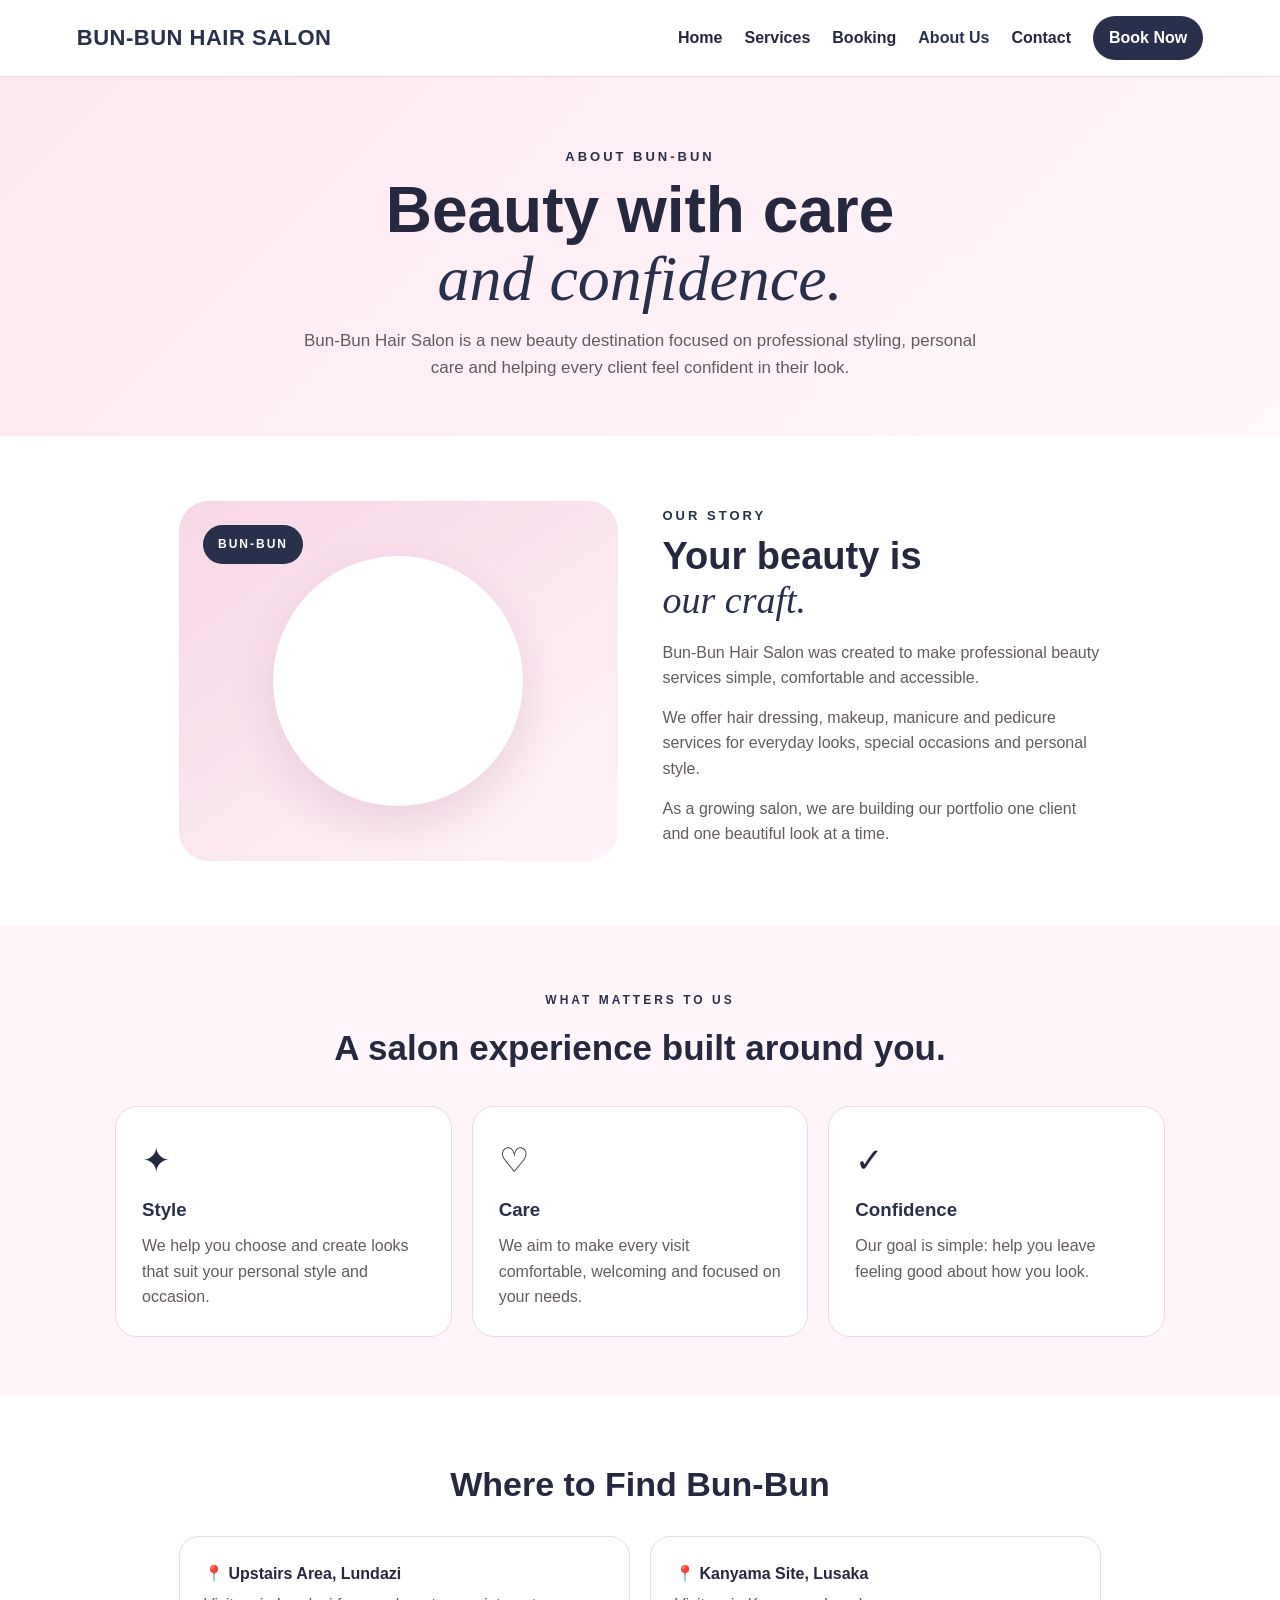
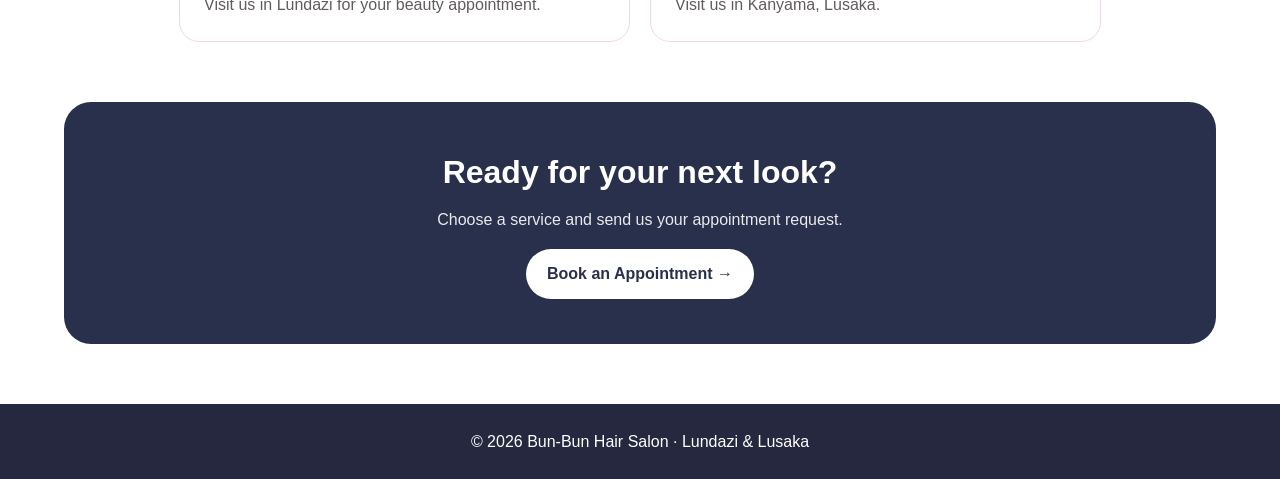
==== commit bbcb9407: "Add files via upload" ====
--- a/about.html
+++ b/about.html
@@ -6,24 +6,24 @@
 <meta name="description" content="About Bun-Bun Hair Salon — professional beauty services in Lundazi and Lusaka.">
 <title>About Us | Bun-Bun Hair Salon</title>
 <style>
-:root{--ink:#171318;--pink:#8f285f;--accent:#ae2f70;--soft:#fff6fb;--line:#efd9e6;--muted:#625b60}
+:root{--ink:#25283f;--navy:#29304b;--accent:#29304b;--soft:#fff6fb;--line:#efd9e6;--muted:#625b60}
 *{box-sizing:border-box;margin:0;padding:0}
 body{font-family:Arial,Helvetica,sans-serif;color:var(--ink);background:#fff;line-height:1.6}
 header{position:sticky;top:0;z-index:10;background:rgba(255,255,255,.97);padding:16px 6%;display:flex;align-items:center;justify-content:space-between;border-bottom:1px solid var(--line)}
-.logo{color:var(--pink);font-weight:900;font-size:22px;letter-spacing:.5px;text-decoration:none}
+.logo{color:var(--navy);font-weight:900;font-size:22px;letter-spacing:.5px;text-decoration:none}
 nav{display:flex;gap:22px;align-items:center}
 nav a{color:var(--ink);text-decoration:none;font-weight:700}
-nav a:hover,nav a.active{color:var(--pink)}
+nav a:hover,nav a.active{color:var(--navy)}
 .book-top{background:var(--accent);color:#fff!important;padding:9px 16px;border-radius:24px}
 .hero{text-align:center;padding:70px 6% 55px;background:linear-gradient(135deg,#fde7f1,#fff8fc)}
 .eyebrow{text-transform:uppercase;letter-spacing:3px;color:var(--accent);font-weight:800;font-size:13px}
 h1{font-size:clamp(40px,8vw,64px);line-height:1.05;margin:10px 0 15px}
-.hero h1 em,.story h2 em{color:var(--pink);font-family:Georgia,serif;font-weight:500}
+.hero h1 em,.story h2 em{color:var(--navy);font-family:Georgia,serif;font-weight:500}
 .hero p{max-width:700px;margin:auto;color:var(--muted);font-size:17px}
 .story{max-width:1050px;margin:auto;padding:65px 5%;display:grid;grid-template-columns:1fr 1fr;gap:45px;align-items:center}
 .story-visual{min-height:360px;border-radius:30px;background:linear-gradient(145deg,#f7d7e6,#fff4f9);position:relative;overflow:hidden}
 .circle{position:absolute;width:250px;height:250px;border-radius:50%;background:#fff;left:50%;top:50%;transform:translate(-50%,-50%);box-shadow:0 18px 45px rgba(120,35,80,.12)}
-.badge{position:absolute;left:24px;top:24px;background:var(--pink);color:#fff;padding:10px 15px;border-radius:20px;font-size:12px;font-weight:900;letter-spacing:2px}
+.badge{position:absolute;left:24px;top:24px;background:var(--navy);color:#fff;padding:10px 15px;border-radius:20px;font-size:12px;font-weight:900;letter-spacing:2px}
 .story h2{font-size:38px;line-height:1.15;margin:8px 0 17px}
 .story p{color:var(--muted);margin-bottom:14px}
 .values{background:var(--soft);padding:60px 5%}
@@ -33,7 +33,7 @@
 .value-grid{display:grid;grid-template-columns:repeat(3,1fr);gap:20px;text-align:left}
 .value{background:#fff;border:1px solid var(--line);border-radius:22px;padding:26px}
 .value-icon{font-size:34px}
-.value h3{color:var(--pink);margin:8px 0}
+.value h3{color:var(--navy);margin:8px 0}
 .value p{color:var(--muted)}
 .locations{max-width:1050px;margin:auto;padding:60px 5%}
 .locations h2{text-align:center;font-size:34px;margin-bottom:25px}
@@ -41,11 +41,11 @@
 .location{border:1px solid var(--line);border-radius:20px;padding:24px}
 .location strong{display:block;margin-bottom:5px}
 .location span{color:var(--muted)}
-.cta{margin:0 5% 60px;padding:45px 25px;text-align:center;border-radius:27px;background:var(--pink);color:#fff}
+.cta{margin:0 5% 60px;padding:45px 25px;text-align:center;border-radius:27px;background:var(--navy);color:#fff}
 .cta h2{font-size:32px;margin-bottom:8px}
 .cta p{opacity:.9}
-.btn{display:inline-block;margin-top:17px;padding:12px 21px;border-radius:30px;background:#fff;color:var(--pink);text-decoration:none;font-weight:900}
-footer{text-align:center;padding:25px;background:#171318;color:#fff}
+.btn{display:inline-block;margin-top:17px;padding:12px 21px;border-radius:30px;background:#fff;color:var(--navy);text-decoration:none;font-weight:900}
+footer{text-align:center;padding:25px;background:#25283f;color:#fff}
 @media(max-width:750px){
  header{padding:14px 5%}.logo{font-size:18px}nav{gap:10px}nav a:not(.book-top){display:none}
  .hero{padding:55px 6% 45px}.hero p{font-size:16px}
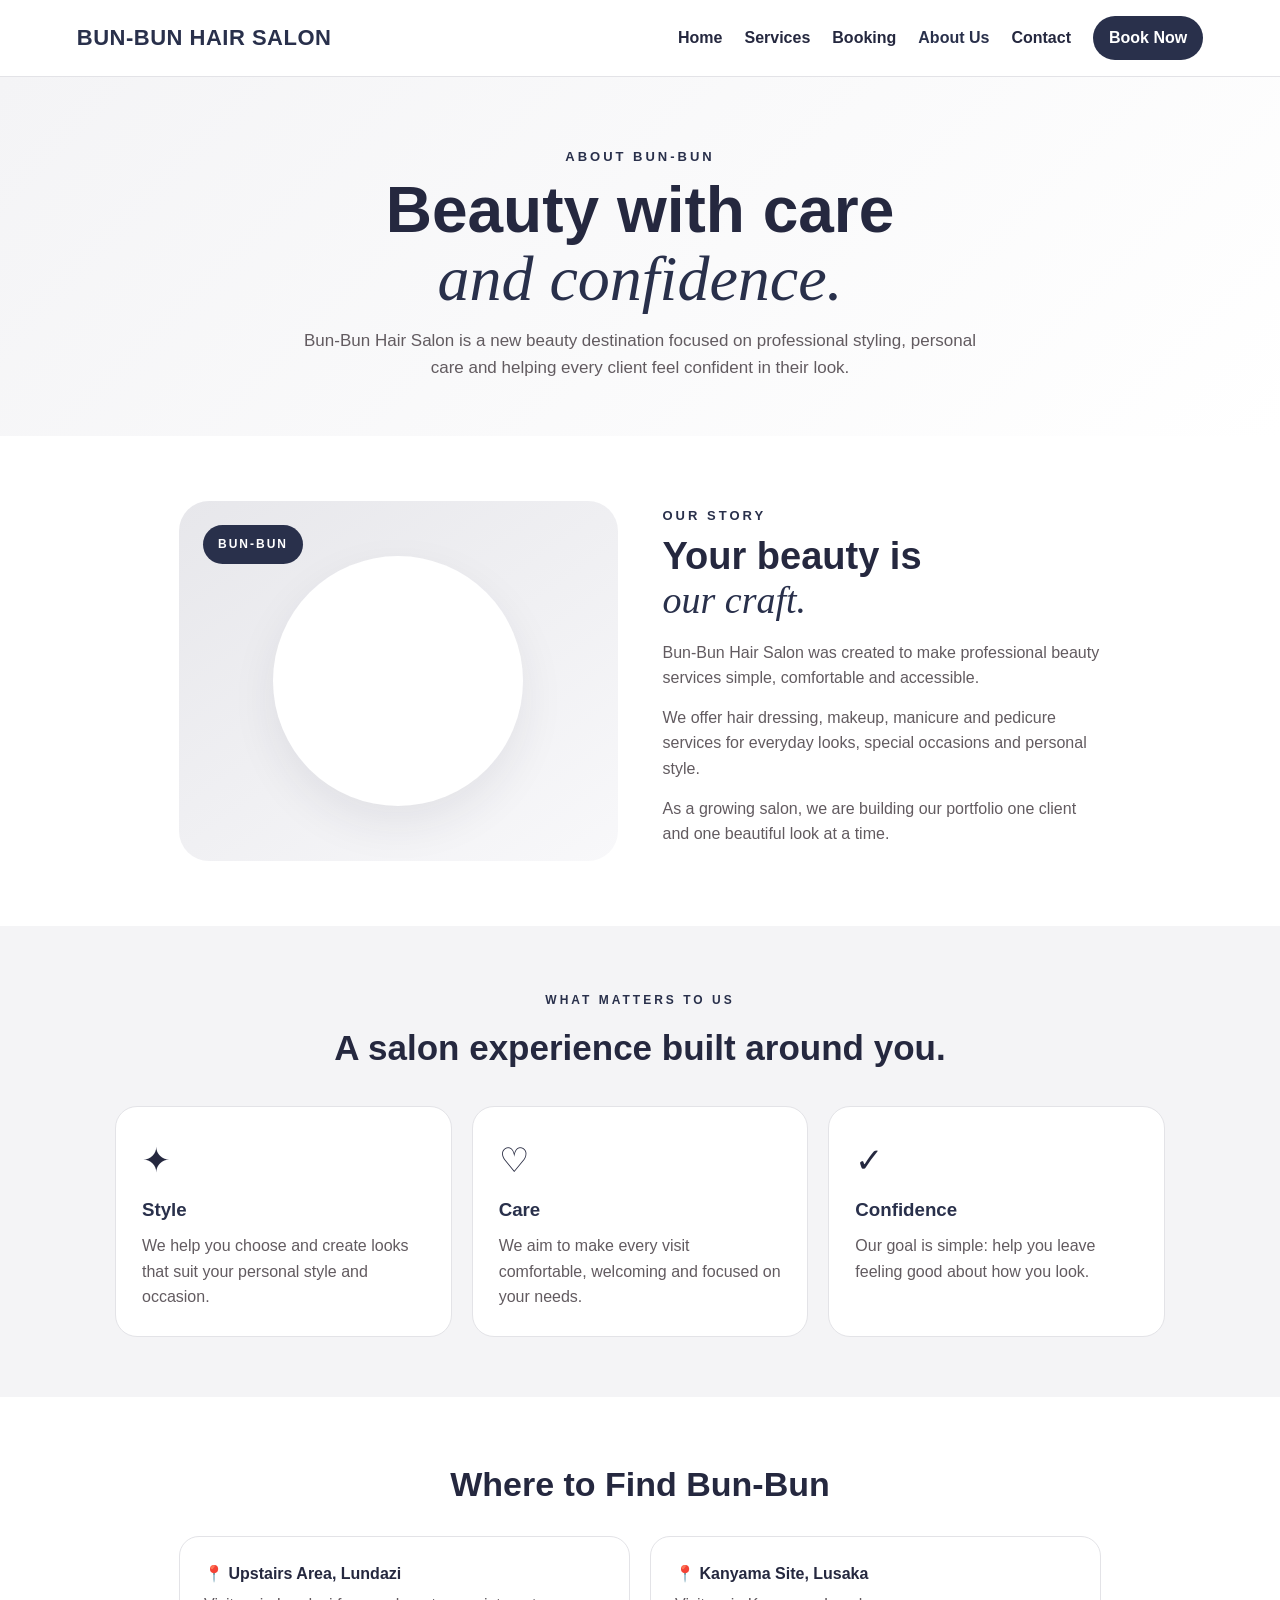
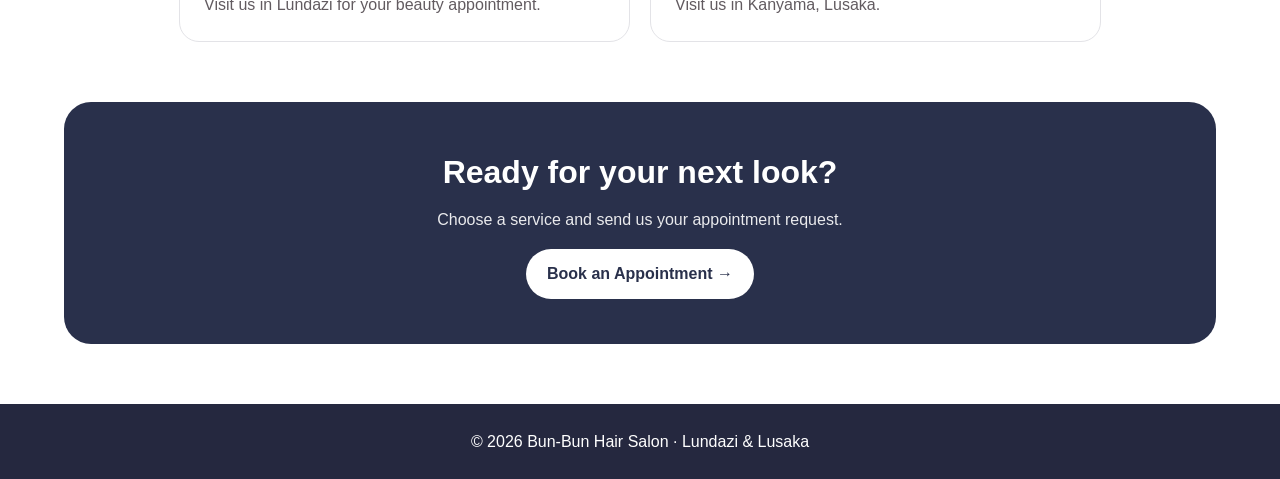
==== commit 2af5a96f: "Add files via upload" ====
--- a/about.html
+++ b/about.html
@@ -6,7 +6,7 @@
 <meta name="description" content="About Bun-Bun Hair Salon — professional beauty services in Lundazi and Lusaka.">
 <title>About Us | Bun-Bun Hair Salon</title>
 <style>
-:root{--ink:#25283f;--navy:#29304b;--accent:#29304b;--soft:#fff6fb;--line:#efd9e6;--muted:#625b60}
+:root{--ink:#25283f;--navy:#29304b;--accent:#29304b;--soft:#f4f4f6;--line:#e3e3e7;--muted:#625b60}
 *{box-sizing:border-box;margin:0;padding:0}
 body{font-family:Arial,Helvetica,sans-serif;color:var(--ink);background:#fff;line-height:1.6}
 header{position:sticky;top:0;z-index:10;background:rgba(255,255,255,.97);padding:16px 6%;display:flex;align-items:center;justify-content:space-between;border-bottom:1px solid var(--line)}
@@ -15,14 +15,14 @@
 nav a{color:var(--ink);text-decoration:none;font-weight:700}
 nav a:hover,nav a.active{color:var(--navy)}
 .book-top{background:var(--accent);color:#fff!important;padding:9px 16px;border-radius:24px}
-.hero{text-align:center;padding:70px 6% 55px;background:linear-gradient(135deg,#fde7f1,#fff8fc)}
+.hero{text-align:center;padding:70px 6% 55px;background:linear-gradient(135deg,#f4f4f6,#ffffff)}
 .eyebrow{text-transform:uppercase;letter-spacing:3px;color:var(--accent);font-weight:800;font-size:13px}
 h1{font-size:clamp(40px,8vw,64px);line-height:1.05;margin:10px 0 15px}
 .hero h1 em,.story h2 em{color:var(--navy);font-family:Georgia,serif;font-weight:500}
 .hero p{max-width:700px;margin:auto;color:var(--muted);font-size:17px}
 .story{max-width:1050px;margin:auto;padding:65px 5%;display:grid;grid-template-columns:1fr 1fr;gap:45px;align-items:center}
-.story-visual{min-height:360px;border-radius:30px;background:linear-gradient(145deg,#f7d7e6,#fff4f9);position:relative;overflow:hidden}
-.circle{position:absolute;width:250px;height:250px;border-radius:50%;background:#fff;left:50%;top:50%;transform:translate(-50%,-50%);box-shadow:0 18px 45px rgba(120,35,80,.12)}
+.story-visual{min-height:360px;border-radius:30px;background:linear-gradient(145deg,#e7e7eb,#f8f8fa);position:relative;overflow:hidden}
+.circle{position:absolute;width:250px;height:250px;border-radius:50%;background:#fff;left:50%;top:50%;transform:translate(-50%,-50%);box-shadow:0 18px 45px rgba(40,40,60,.08)}
 .badge{position:absolute;left:24px;top:24px;background:var(--navy);color:#fff;padding:10px 15px;border-radius:20px;font-size:12px;font-weight:900;letter-spacing:2px}
 .story h2{font-size:38px;line-height:1.15;margin:8px 0 17px}
 .story p{color:var(--muted);margin-bottom:14px}
